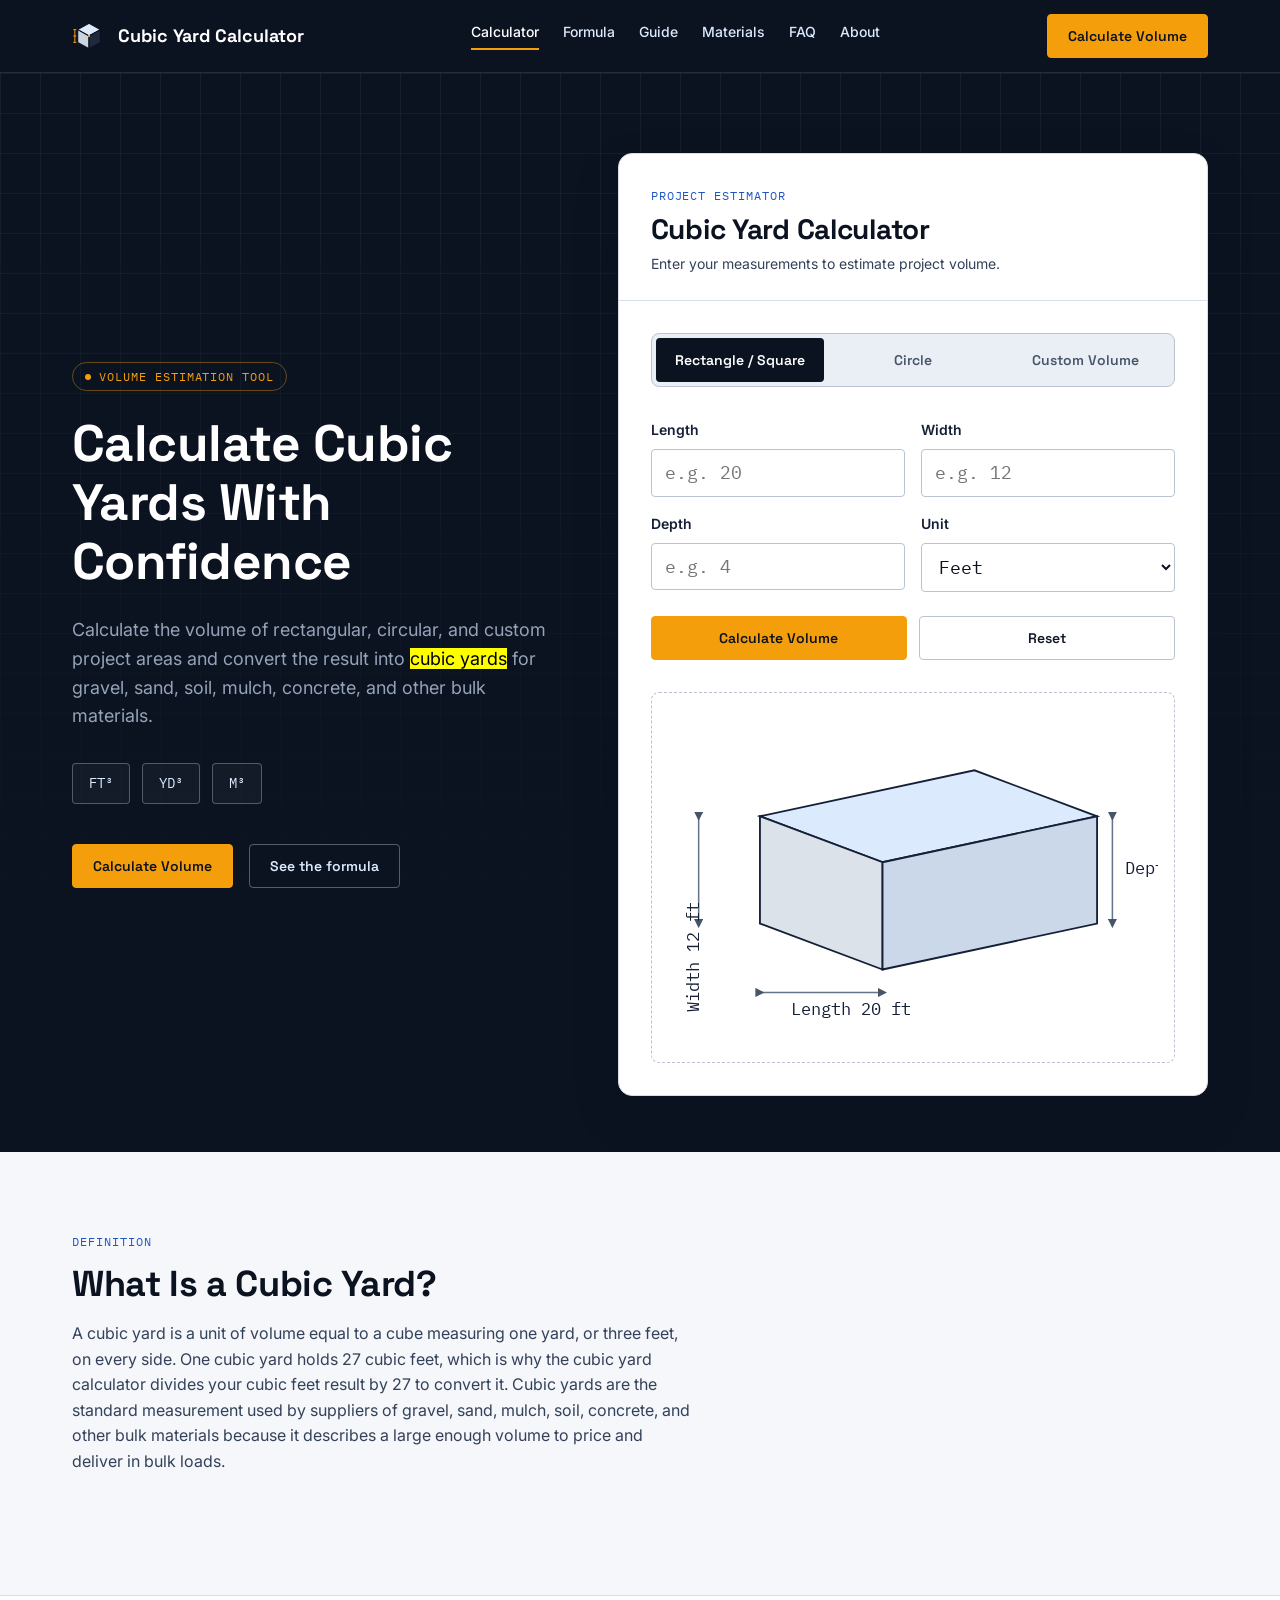
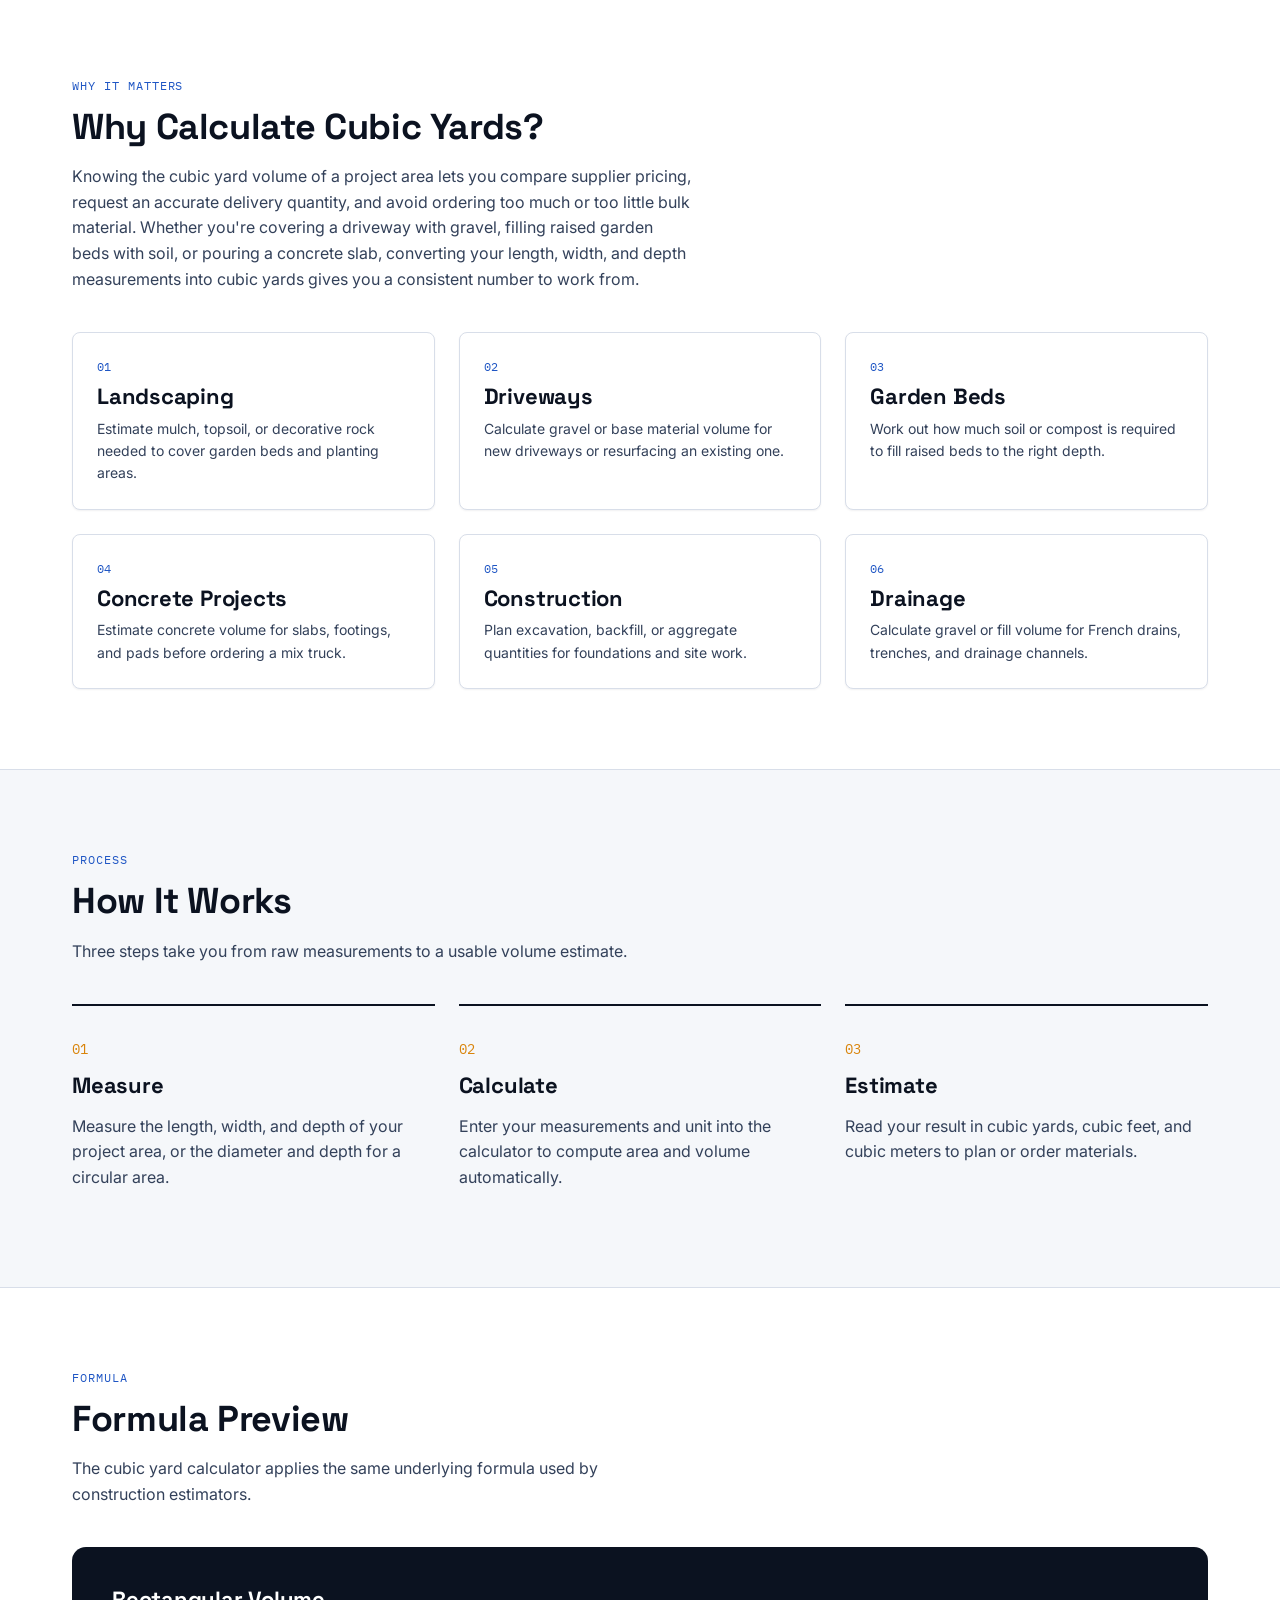
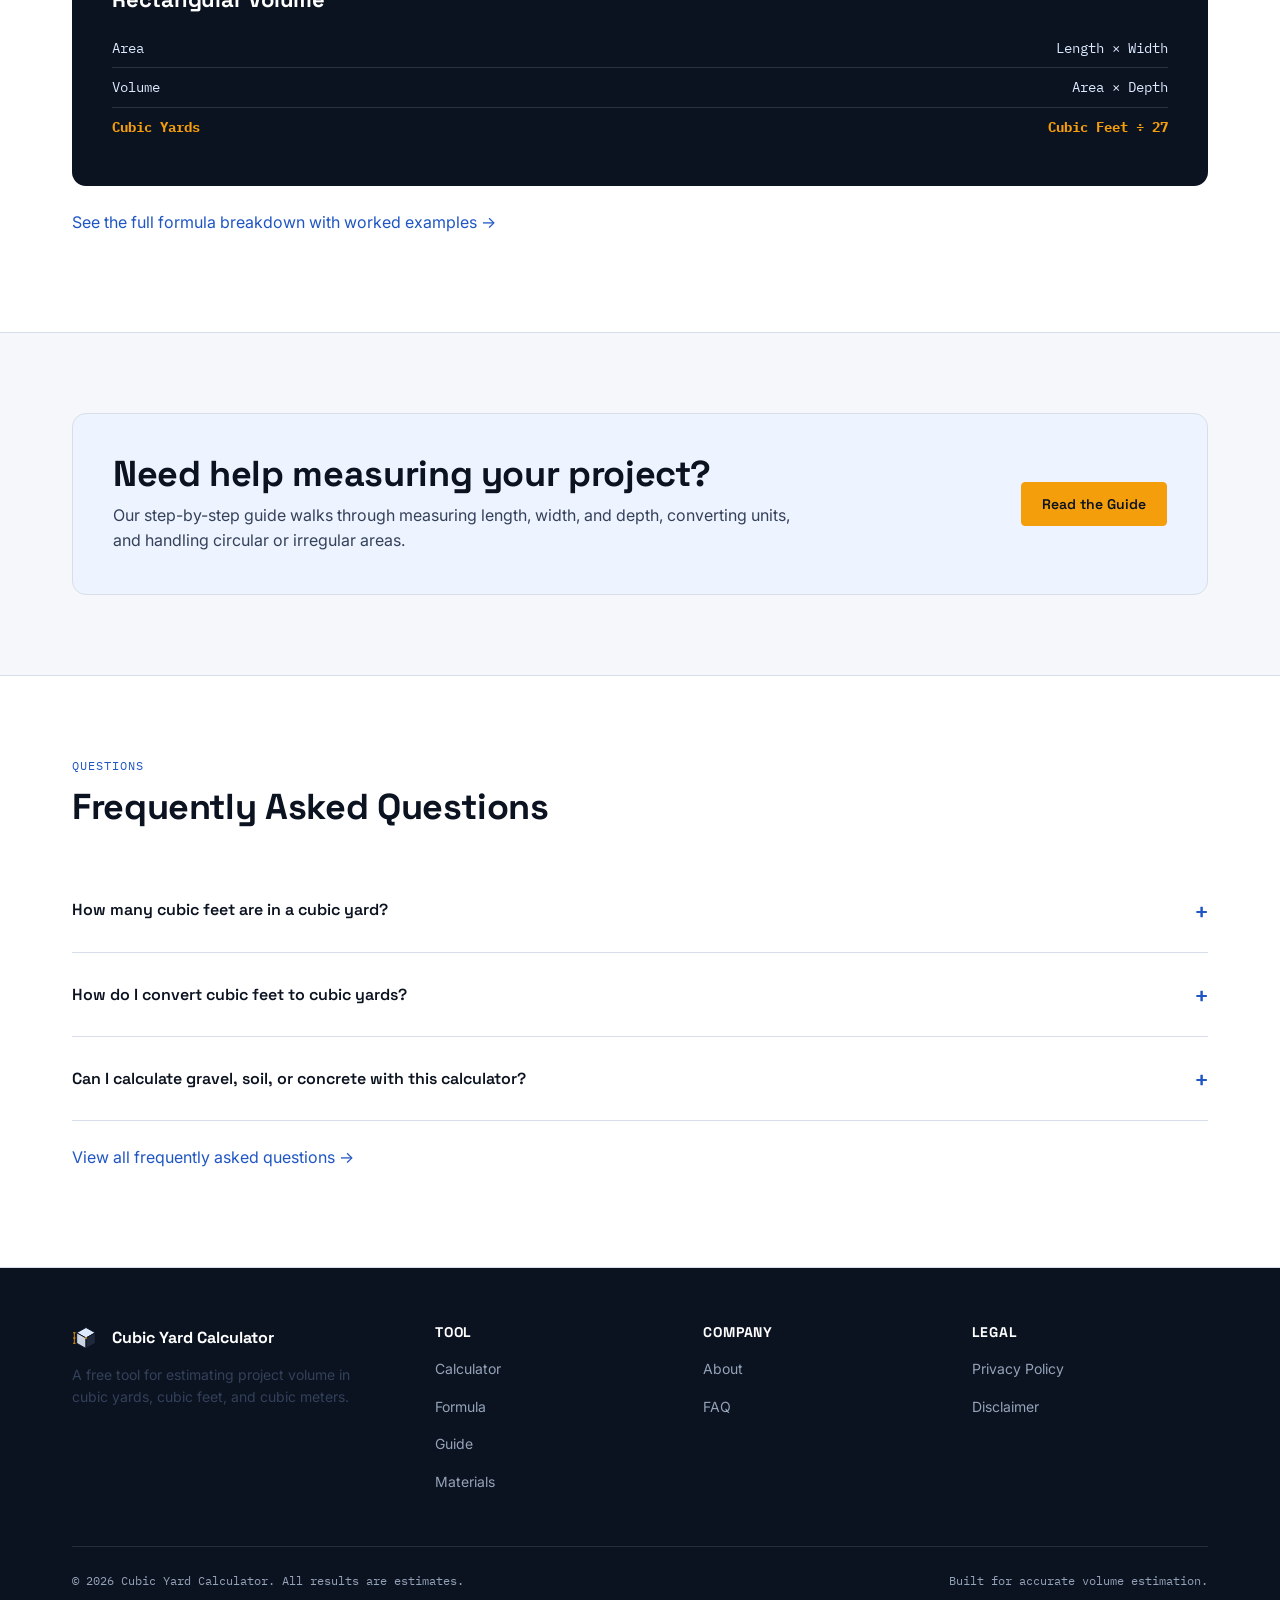
==== index.html @ 9a9c040e "Initial website commit" ====
<!DOCTYPE html>
<html lang="en">
<head>
<meta charset="UTF-8">
<meta name="viewport" content="width=device-width, initial-scale=1.0">
<title>Cubic Yard Calculator — Calculate Volume in Yards, Feet &amp; Meters</title>
<meta name="description" content="Free cubic yard calculator for gravel, sand, soil, mulch, concrete and fill. Calculate cubic yards, cubic feet and cubic meters for rectangular and circular areas.">
<meta name="robots" content="index, follow">
<link rel="canonical" href="https://YOURDOMAIN.com/">

<meta property="og:type" content="website">
<meta property="og:title" content="Cubic Yard Calculator — Calculate Volume in Yards, Feet & Meters">
<meta property="og:description" content="Free cubic yard calculator for gravel, sand, soil, mulch, concrete and fill. Calculate volume for rectangular and circular project areas.">
<meta property="og:url" content="https://YOURDOMAIN.com/">
<meta property="og:site_name" content="Cubic Yard Calculator">

<link rel="icon" type="image/svg+xml" href="assets/favicon.svg">
<link rel="icon" type="image/png" href="assets/favicon.png">
<link rel="preconnect" href="https://fonts.googleapis.com">
<link rel="preconnect" href="https://fonts.gstatic.com" crossorigin>
<link href="https://fonts.googleapis.com/css2?family=Space+Grotesk:wght@500;600;700&family=Inter:wght@400;500;600&family=IBM+Plex+Mono:wght@500&display=swap" rel="stylesheet">
<link rel="stylesheet" href="style.css">
</head>
<body>
<a class="skip-link" href="#main">Skip to content</a>

<header class="site-header">
  <div class="container">
    <a class="brand" href="index.html">
      <img class="brand-mark" src="assets/logo.svg" alt="" width="34" height="34">
      Cubic Yard Calculator
    </a>
    <nav class="primary-nav" id="primary-nav" aria-label="Primary">
      <ul>
        <li><a href="index.html#calculator" aria-current="page">Calculator</a></li>
        <li><a href="cubic-yard-formula.html">Formula</a></li>
        <li><a href="cubic-yard-guide.html">Guide</a></li>
        <li><a href="materials.html">Materials</a></li>
        <li><a href="faq.html">FAQ</a></li>
        <li><a href="about.html">About</a></li>
      </ul>
    </nav>
    <div class="header-actions">
      <a class="btn btn-primary" href="#calculator">Calculate Volume</a>
      <button class="nav-toggle" aria-expanded="false" aria-controls="primary-nav" aria-label="Toggle navigation menu">
        <span class="nav-toggle-bars"></span>
      </button>
    </div>
  </div>
</header>

<main id="main">

  <section class="hero">
    <div class="container">
      <div class="hero-copy">
        <span class="hero-label">VOLUME ESTIMATION TOOL</span>
        <h1>Calculate Cubic Yards With Confidence</h1>
        <p class="hero-sub">Calculate the volume of rectangular, circular, and custom project areas and convert the result into <mark>cubic yards</mark> for gravel, sand, soil, mulch, concrete, and other bulk materials.</p>
        <div class="hero-badges">
          <span class="unit-badge">FT&sup3;</span>
          <span class="unit-badge">YD&sup3;</span>
          <span class="unit-badge">M&sup3;</span>
        </div>
        <div class="hero-actions">
          <a class="btn btn-primary" href="#calculator">Calculate Volume</a>
          <a class="btn btn-ghost" href="cubic-yard-formula.html">See the formula</a>
        </div>
      </div>

      <div class="calc-panel" id="calculator">
        <div class="calc-card" data-calculator>
          <div class="calc-card-header">
            <span class="kicker">Project Estimator</span>
            <h2>Cubic Yard Calculator</h2>
            <p>Enter your measurements to estimate project volume.</p>
          </div>

          <div class="calc-card-body">
            <div class="shape-tabs" role="tablist" aria-label="Select area shape">
              <button type="button" class="shape-tab" role="tab" aria-selected="true" data-shape="rectangle">Rectangle / Square</button>
              <button type="button" class="shape-tab" role="tab" aria-selected="false" data-shape="circle">Circle</button>
              <button type="button" class="shape-tab" role="tab" aria-selected="false" data-shape="custom">Custom Volume</button>
            </div>

            <div class="form-alert" role="alert" data-form-alert></div>

            <form data-calc-form novalidate>

              <div data-shape-panel="rectangle">
                <fieldset class="calc-fieldset">
                  <legend class="visually-hidden">Rectangle or square measurements</legend>
                  <div class="field-grid">
                    <div class="field">
                      <label for="rect-length">Length</label>
                      <input type="number" id="rect-length" name="rect-length" min="0" step="any" inputmode="decimal" placeholder="e.g. 20" aria-describedby="rect-length-error">
                      <span class="field-error" id="rect-length-error" data-error-for="rect-length"></span>
                    </div>
                    <div class="field">
                      <label for="rect-width">Width</label>
                      <input type="number" id="rect-width" name="rect-width" min="0" step="any" inputmode="decimal" placeholder="e.g. 12" aria-describedby="rect-width-error">
                      <span class="field-error" id="rect-width-error" data-error-for="rect-width"></span>
                    </div>
                  </div>
                  <div class="field-grid">
                    <div class="field">
                      <label for="rect-depth">Depth</label>
                      <input type="number" id="rect-depth" name="rect-depth" min="0" step="any" inputmode="decimal" placeholder="e.g. 4" aria-describedby="rect-depth-error">
                      <span class="field-error" id="rect-depth-error" data-error-for="rect-depth"></span>
                    </div>
                    <div class="field">
                      <label for="rect-unit">Unit</label>
                      <select id="rect-unit" name="rect-unit">
                        <option value="ft">Feet</option>
                        <option value="in">Inches</option>
                        <option value="m">Meters</option>
                        <option value="cm">Centimeters</option>
                      </select>
                    </div>
                  </div>
                </fieldset>
              </div>

              <div data-shape-panel="circle" hidden>
                <fieldset class="calc-fieldset">
                  <legend class="visually-hidden">Circle measurements</legend>
                  <div class="field-grid">
                    <div class="field">
                      <label for="circle-diameter">Diameter</label>
                      <input type="number" id="circle-diameter" name="circle-diameter" min="0" step="any" inputmode="decimal" placeholder="e.g. 10" aria-describedby="circle-diameter-error">
                      <span class="field-error" id="circle-diameter-error" data-error-for="circle-diameter"></span>
                    </div>
                    <div class="field">
                      <label for="circle-depth">Depth</label>
                      <input type="number" id="circle-depth" name="circle-depth" min="0" step="any" inputmode="decimal" placeholder="e.g. 3" aria-describedby="circle-depth-error">
                      <span class="field-error" id="circle-depth-error" data-error-for="circle-depth"></span>
                    </div>
                  </div>
                  <div class="field-grid">
                    <div class="field">
                      <label for="circle-unit">Unit</label>
                      <select id="circle-unit" name="circle-unit">
                        <option value="ft">Feet</option>
                        <option value="in">Inches</option>
                        <option value="m">Meters</option>
                        <option value="cm">Centimeters</option>
                      </select>
                    </div>
                  </div>
                </fieldset>
              </div>

              <div data-shape-panel="custom" hidden>
                <fieldset class="calc-fieldset">
                  <legend class="visually-hidden">Custom known volume</legend>
                  <div class="field-grid">
                    <div class="field">
                      <label for="custom-volume">Known volume</label>
                      <input type="number" id="custom-volume" name="custom-volume" min="0" step="any" inputmode="decimal" placeholder="e.g. 5" aria-describedby="custom-volume-error">
                      <span class="field-error" id="custom-volume-error" data-error-for="custom-volume"></span>
                    </div>
                    <div class="field">
                      <label for="custom-unit">Volume unit</label>
                      <select id="custom-unit" name="custom-unit">
                        <option value="cuft">Cubic feet</option>
                        <option value="cuyd">Cubic yards</option>
                        <option value="cum">Cubic meters</option>
                      </select>
                    </div>
                  </div>
                </fieldset>
              </div>

              <div class="calc-actions">
                <button type="submit" class="btn btn-primary">Calculate Volume</button>
                <button type="button" class="btn btn-secondary" data-reset>Reset</button>
              </div>
            </form>

            <div class="measure-visual" data-diagram aria-hidden="false"></div>

            <div class="results-dashboard" data-results hidden>
              <div class="results-heading">
                <h3 style="margin:0;">Results</h3>
                <span>Estimated Volume</span>
              </div>
              <div class="result-grid">
                <div class="result-block">
                  <span class="result-label">Area</span>
                  <span class="result-value" data-result-area>0.00 ft&sup2;</span>
                </div>
                <div class="result-block">
                  <span class="result-label">Cubic Feet</span>
                  <span class="result-value" data-result-cuft>0.00 ft&sup3;</span>
                </div>
                <div class="result-block result-block--primary">
                  <div>
                    <span class="result-label">Cubic Yards</span>
                    <span class="result-value" data-result-cuyd>0.00 yd&sup3;</span>
                  </div>
                  <span class="result-note">Primary Result</span>
                </div>
                <div class="result-block">
                  <span class="result-label">Cubic Meters</span>
                  <span class="result-value" data-result-cum>0.00 m&sup3;</span>
                </div>
              </div>
            </div>
          </div>
        </div>
      </div>

    </div>
  </section>

  <section class="section" id="what-is">
    <div class="container">
      <div class="section-head">
        <span class="kicker">Definition</span>
        <h2>What Is a Cubic Yard?</h2>
        <p>A cubic yard is a unit of volume equal to a cube measuring one yard, or three feet, on every side. One cubic yard holds 27 cubic feet, which is why the cubic yard calculator divides your cubic feet result by 27 to convert it. Cubic yards are the standard measurement used by suppliers of gravel, sand, mulch, soil, concrete, and other bulk materials because it describes a large enough volume to price and deliver in bulk loads.</p>
      </div>
    </div>
  </section>

  <section class="section section--muted" id="why-calculate">
    <div class="container">
      <div class="section-head">
        <span class="kicker">Why It Matters</span>
        <h2>Why Calculate Cubic Yards?</h2>
        <p>Knowing the cubic yard volume of a project area lets you compare supplier pricing, request an accurate delivery quantity, and avoid ordering too much or too little bulk material. Whether you're covering a driveway with gravel, filling raised garden beds with soil, or pouring a concrete slab, converting your length, width, and depth measurements into cubic yards gives you a consistent number to work from.</p>
      </div>

      <div class="card-grid">
        <article class="info-card">
          <span class="card-index">01</span>
          <h3>Landscaping</h3>
          <p>Estimate mulch, topsoil, or decorative rock needed to cover garden beds and planting areas.</p>
        </article>
        <article class="info-card">
          <span class="card-index">02</span>
          <h3>Driveways</h3>
          <p>Calculate gravel or base material volume for new driveways or resurfacing an existing one.</p>
        </article>
        <article class="info-card">
          <span class="card-index">03</span>
          <h3>Garden Beds</h3>
          <p>Work out how much soil or compost is required to fill raised beds to the right depth.</p>
        </article>
        <article class="info-card">
          <span class="card-index">04</span>
          <h3>Concrete Projects</h3>
          <p>Estimate concrete volume for slabs, footings, and pads before ordering a mix truck.</p>
        </article>
        <article class="info-card">
          <span class="card-index">05</span>
          <h3>Construction</h3>
          <p>Plan excavation, backfill, or aggregate quantities for foundations and site work.</p>
        </article>
        <article class="info-card">
          <span class="card-index">06</span>
          <h3>Drainage</h3>
          <p>Calculate gravel or fill volume for French drains, trenches, and drainage channels.</p>
        </article>
      </div>
    </div>
  </section>

  <section class="section" id="how-it-works">
    <div class="container">
      <div class="section-head">
        <span class="kicker">Process</span>
        <h2>How It Works</h2>
        <p>Three steps take you from raw measurements to a usable volume estimate.</p>
      </div>
      <div class="steps-grid">
        <div class="step-card">
          <span class="step-number">01</span>
          <h3>Measure</h3>
          <p>Measure the length, width, and depth of your project area, or the diameter and depth for a circular area.</p>
        </div>
        <div class="step-card">
          <span class="step-number">02</span>
          <h3>Calculate</h3>
          <p>Enter your measurements and unit into the calculator to compute area and volume automatically.</p>
        </div>
        <div class="step-card">
          <span class="step-number">03</span>
          <h3>Estimate</h3>
          <p>Read your result in cubic yards, cubic feet, and cubic meters to plan or order materials.</p>
        </div>
      </div>
    </div>
  </section>

  <section class="section section--muted" id="formula-preview">
    <div class="container">
      <div class="section-head">
        <span class="kicker">Formula</span>
        <h2>Formula Preview</h2>
        <p>The cubic yard calculator applies the same underlying formula used by construction estimators.</p>
      </div>
      <div class="calc-sheet">
        <h3>Rectangular Volume</h3>
        <div class="calc-sheet-row"><span>Area</span><span>Length &times; Width</span></div>
        <div class="calc-sheet-row"><span>Volume</span><span>Area &times; Depth</span></div>
        <div class="calc-sheet-row"><span>Cubic Yards</span><span>Cubic Feet &divide; 27</span></div>
      </div>
      <p style="margin-top: var(--space-5);"><a href="cubic-yard-formula.html">See the full formula breakdown with worked examples &rarr;</a></p>
    </div>
  </section>

  <section class="section" id="guide-cta">
    <div class="container">
      <div class="cta-banner">
        <div>
          <h2>Need help measuring your project?</h2>
          <p>Our step-by-step guide walks through measuring length, width, and depth, converting units, and handling circular or irregular areas.</p>
        </div>
        <a class="btn btn-primary" href="cubic-yard-guide.html">Read the Guide</a>
      </div>
    </div>
  </section>

  <section class="section section--muted" id="faq-preview">
    <div class="container">
      <div class="section-head">
        <span class="kicker">Questions</span>
        <h2>Frequently Asked Questions</h2>
      </div>
      <div class="faq-preview-list">
        <details class="faq-item">
          <summary>How many cubic feet are in a cubic yard?</summary>
          <p>There are 27 cubic feet in one cubic yard, since a cubic yard is a cube measuring 3 feet on each side (3 &times; 3 &times; 3 = 27).</p>
        </details>
        <details class="faq-item">
          <summary>How do I convert cubic feet to cubic yards?</summary>
          <p>Divide your cubic feet value by 27 to get cubic yards. For example, 100 cubic feet &divide; 27 = 3.70 cubic yards.</p>
        </details>
        <details class="faq-item">
          <summary>Can I calculate gravel, soil, or concrete with this calculator?</summary>
          <p>Yes. The calculator works for any bulk material because it calculates volume, not weight. It applies to gravel, sand, soil, mulch, concrete, and other fill materials.</p>
        </details>
      </div>
      <p style="margin-top: var(--space-5);"><a href="faq.html">View all frequently asked questions &rarr;</a></p>
    </div>
  </section>

</main>

<footer class="site-footer">
  <div class="container">
    <div class="footer-grid">
      <div>
        <div class="footer-brand">
          <img src="assets/logo.svg" alt="" width="28" height="28">
          Cubic Yard Calculator
        </div>
        <p style="max-width: 32ch; font-size: var(--text-sm);">A free tool for estimating project volume in cubic yards, cubic feet, and cubic meters.</p>
      </div>
      <div class="footer-col">
        <h3>Tool</h3>
        <ul>
          <li><a href="index.html#calculator">Calculator</a></li>
          <li><a href="cubic-yard-formula.html">Formula</a></li>
          <li><a href="cubic-yard-guide.html">Guide</a></li>
          <li><a href="materials.html">Materials</a></li>
        </ul>
      </div>
      <div class="footer-col">
        <h3>Company</h3>
        <ul>
          <li><a href="about.html">About</a></li>
          <li><a href="faq.html">FAQ</a></li>
        </ul>
      </div>
      <div class="footer-col">
        <h3>Legal</h3>
        <ul>
          <li><a href="privacy.html">Privacy Policy</a></li>
          <li><a href="disclaimer.html">Disclaimer</a></li>
        </ul>
      </div>
    </div>
    <div class="footer-bottom">
      <span>&copy; 2026 Cubic Yard Calculator. All results are estimates.</span>
      <span>Built for accurate volume estimation.</span>
    </div>
  </div>
</footer>

<script src="script.js"></script>
</body>
</html>
---- style.css ----
/* ==========================================================================
   CUBIC YARD CALCULATOR — DESIGN SYSTEM
   Concept: Modern Construction Estimator + Blueprint Interface
   ========================================================================== */

:root {
  /* Color: technical palette, neutral base + blue accent + amber action */
  --navy-950: #0b1220;
  --navy-900: #101827;
  --navy-800: #152037;
  --slate-700: #33415a;
  --slate-600: #475569;
  --slate-500: #64748b;
  --slate-400: #94a3b8;
  --slate-200: #dbe2ea;
  --slate-100: #eaeff5;
  --paper: #f5f7fa;
  --white: #ffffff;
  --blue-600: #2f6fed;
  --blue-700: #1f56c4;
  --blue-100: #dceafe;
  --blue-050: #eef4ff;
  --amber-500: #f59e0b;
  --amber-600: #d9840a;
  --line: #d8dee9;
  --line-strong: #b9c3d2;
  --success: #1a8f5e;
  --error: #c02b2b;

  /* Typography */
  --font-display: "Space Grotesk", "Segoe UI", Arial, sans-serif;
  --font-body: "Inter", "Segoe UI", Arial, sans-serif;
  --font-mono: "IBM Plex Mono", "Courier New", monospace;

  /* Type scale */
  --text-xs: 0.75rem;
  --text-sm: 0.875rem;
  --text-base: 1rem;
  --text-md: 1.125rem;
  --text-lg: 1.375rem;
  --text-xl: 1.75rem;
  --text-2xl: 2.25rem;
  --text-3xl: 3rem;

  /* Spacing */
  --space-1: 0.25rem;
  --space-2: 0.5rem;
  --space-3: 0.75rem;
  --space-4: 1rem;
  --space-5: 1.5rem;
  --space-6: 2rem;
  --space-7: 2.5rem;
  --space-8: 3.5rem;
  --space-9: 5rem;

  /* Borders / radii */
  --radius-sm: 4px;
  --radius-md: 8px;
  --radius-lg: 14px;
  --border: 1px solid var(--line);
  --border-strong: 1px solid var(--line-strong);

  /* Shadows */
  --shadow-sm: 0 1px 2px rgba(11, 18, 32, 0.06);
  --shadow-md: 0 8px 24px rgba(11, 18, 32, 0.10);
  --shadow-lg: 0 20px 48px rgba(11, 18, 32, 0.16);

  /* Layout */
  --max-width: 1200px;
  --header-height: 72px;
}

/* ==========================================================================
   RESET
   ========================================================================== */

*,
*::before,
*::after {
  box-sizing: border-box;
}

html {
  scroll-behavior: smooth;
}

@media (prefers-reduced-motion: reduce) {
  html {
    scroll-behavior: auto;
  }
  *,
  *::before,
  *::after {
    animation-duration: 0.001ms !important;
    animation-iteration-count: 1 !important;
    transition-duration: 0.001ms !important;
  }
}

body {
  margin: 0;
  font-family: var(--font-body);
  font-size: var(--text-base);
  line-height: 1.6;
  color: var(--navy-900);
  background: var(--paper);
  -webkit-font-smoothing: antialiased;
}

img,
svg {
  max-width: 100%;
  display: block;
}

a {
  color: var(--blue-700);
  text-decoration: none;
}

a:hover {
  text-decoration: underline;
}

h1,
h2,
h3,
h4 {
  font-family: var(--font-display);
  color: var(--navy-950);
  line-height: 1.15;
  margin: 0 0 var(--space-4);
  letter-spacing: -0.01em;
}

h1 {
  font-size: var(--text-3xl);
}

h2 {
  font-size: var(--text-2xl);
}

h3 {
  font-size: var(--text-lg);
}

p {
  margin: 0 0 var(--space-4);
  color: var(--slate-700);
  max-width: 68ch;
}

ul,
ol {
  color: var(--slate-700);
  padding-left: 1.25rem;
}

li {
  margin-bottom: var(--space-2);
}

button {
  font-family: inherit;
}

:focus-visible {
  outline: 2px solid var(--amber-500);
  outline-offset: 2px;
}

.container {
  max-width: var(--max-width);
  margin: 0 auto;
  padding: 0 var(--space-6);
}

.visually-hidden {
  position: absolute;
  width: 1px;
  height: 1px;
  padding: 0;
  margin: -1px;
  overflow: hidden;
  clip: rect(0, 0, 0, 0);
  white-space: nowrap;
  border: 0;
}

.skip-link {
  position: absolute;
  left: -9999px;
  top: 0;
  background: var(--navy-950);
  color: var(--white);
  padding: var(--space-3) var(--space-4);
  z-index: 200;
  border-radius: 0 0 var(--radius-sm) 0;
}

.skip-link:focus {
  left: 0;
}

/* ==========================================================================
   BLUEPRINT GRID BACKGROUNDS (pure CSS)
   ========================================================================== */

.grid-field {
  position: relative;
  background-image:
    linear-gradient(var(--line) 1px, transparent 1px),
    linear-gradient(90deg, var(--line) 1px, transparent 1px);
  background-size: 32px 32px;
}

.grid-field--dark {
  background-image:
    linear-gradient(rgba(220, 234, 254, 0.08) 1px, transparent 1px),
    linear-gradient(90deg, rgba(220, 234, 254, 0.08) 1px, transparent 1px);
}

/* ==========================================================================
   BUTTONS
   ========================================================================== */

.btn {
  display: inline-flex;
  align-items: center;
  justify-content: center;
  gap: var(--space-2);
  font-family: var(--font-display);
  font-weight: 600;
  font-size: var(--text-sm);
  padding: 0.75rem 1.25rem;
  border-radius: var(--radius-sm);
  border: 1px solid transparent;
  cursor: pointer;
  transition: transform 0.12s ease, background-color 0.12s ease, border-color 0.12s ease;
  line-height: 1;
  min-height: 44px;
}

.btn:active {
  transform: translateY(1px);
}

.btn-primary {
  background: var(--amber-500);
  color: var(--navy-950);
  border-color: var(--amber-500);
}

.btn-primary:hover {
  background: var(--amber-600);
  border-color: var(--amber-600);
  text-decoration: none;
}

.btn-secondary {
  background: transparent;
  color: var(--navy-900);
  border-color: var(--line-strong);
}

.btn-secondary:hover {
  background: var(--slate-100);
  text-decoration: none;
}

.btn-ghost {
  background: transparent;
  color: var(--blue-100);
  border-color: rgba(220, 234, 254, 0.35);
}

.btn-ghost:hover {
  background: rgba(220, 234, 254, 0.08);
  text-decoration: none;
}

.btn-block {
  width: 100%;
}

/* ==========================================================================
   HEADER
   ========================================================================== */

.site-header {
  position: sticky;
  top: 0;
  z-index: 100;
  background: var(--navy-950);
  border-bottom: 1px solid rgba(220, 234, 254, 0.12);
}

.site-header .container {
  display: flex;
  align-items: center;
  justify-content: space-between;
  height: var(--header-height);
  gap: var(--space-5);
}

.brand {
  display: flex;
  align-items: center;
  gap: var(--space-3);
  color: var(--white);
  font-family: var(--font-display);
  font-weight: 700;
  font-size: var(--text-md);
  white-space: nowrap;
}

.brand:hover {
  text-decoration: none;
}

.brand-mark {
  width: 34px;
  height: 34px;
  flex-shrink: 0;
}

.primary-nav {
  display: flex;
  align-items: center;
  gap: var(--space-6);
}

.primary-nav ul {
  display: flex;
  gap: var(--space-5);
  list-style: none;
  padding: 0;
  margin: 0;
}

.primary-nav a {
  color: var(--blue-100);
  font-size: var(--text-sm);
  font-weight: 500;
  padding: var(--space-2) 0;
  border-bottom: 2px solid transparent;
}

.primary-nav a:hover,
.primary-nav a[aria-current="page"] {
  color: var(--white);
  border-bottom-color: var(--amber-500);
  text-decoration: none;
}

.header-actions {
  display: flex;
  align-items: center;
  gap: var(--space-4);
}

.nav-toggle {
  display: none;
  background: transparent;
  border: 1px solid rgba(220, 234, 254, 0.3);
  border-radius: var(--radius-sm);
  width: 44px;
  height: 44px;
  align-items: center;
  justify-content: center;
  cursor: pointer;
}

.nav-toggle-bars,
.nav-toggle-bars::before,
.nav-toggle-bars::after {
  content: "";
  display: block;
  width: 20px;
  height: 2px;
  background: var(--white);
  position: relative;
  transition: transform 0.2s ease, opacity 0.2s ease;
}

.nav-toggle-bars::before {
  position: absolute;
  top: -6px;
}

.nav-toggle-bars::after {
  position: absolute;
  top: 6px;
}

.nav-toggle[aria-expanded="true"] .nav-toggle-bars {
  background: transparent;
}

.nav-toggle[aria-expanded="true"] .nav-toggle-bars::before {
  transform: translateY(6px) rotate(45deg);
}

.nav-toggle[aria-expanded="true"] .nav-toggle-bars::after {
  transform: translateY(-6px) rotate(-45deg);
}

/* ==========================================================================
   HERO
   ========================================================================== */

.hero {
  background: var(--navy-950);
  color: var(--white);
  position: relative;
  overflow: hidden;
  padding: var(--space-9) 0 var(--space-8);
}

.hero::before {
  content: "";
  position: absolute;
  inset: 0;
  background-image:
    linear-gradient(rgba(220, 234, 254, 0.06) 1px, transparent 1px),
    linear-gradient(90deg, rgba(220, 234, 254, 0.06) 1px, transparent 1px);
  background-size: 40px 40px;
  mask-image: linear-gradient(to bottom, black, transparent 85%);
  pointer-events: none;
}

.hero .container {
  position: relative;
  display: grid;
  grid-template-columns: 1.05fr 1fr;
  gap: var(--space-8);
  align-items: center;
}

.hero-label {
  display: inline-flex;
  align-items: center;
  gap: var(--space-2);
  font-family: var(--font-mono);
  font-size: var(--text-xs);
  letter-spacing: 0.08em;
  color: var(--amber-500);
  border: 1px solid rgba(245, 158, 11, 0.4);
  padding: var(--space-1) var(--space-3);
  border-radius: 999px;
  margin-bottom: var(--space-5);
}

.hero-label::before {
  content: "";
  width: 6px;
  height: 6px;
  border-radius: 50%;
  background: var(--amber-500);
}

.hero h1 {
  color: var(--white);
  font-size: clamp(2.25rem, 4vw, 3.25rem);
  margin-bottom: var(--space-5);
}

.hero h1 mark {
  background: none;
  color: var(--blue-100);
  text-decoration: underline;
  text-decoration-color: var(--amber-500);
  text-decoration-thickness: 3px;
  text-underline-offset: 6px;
}

.hero-sub {
  color: var(--slate-400);
  font-size: var(--text-md);
  max-width: 46ch;
  margin-bottom: var(--space-6);
}

.hero-badges {
  display: flex;
  gap: var(--space-3);
  flex-wrap: wrap;
  margin-bottom: var(--space-7);
}

.unit-badge {
  font-family: var(--font-mono);
  font-size: var(--text-sm);
  border: 1px solid rgba(220, 234, 254, 0.3);
  color: var(--blue-100);
  padding: var(--space-2) var(--space-4);
  border-radius: var(--radius-sm);
  background: rgba(220, 234, 254, 0.04);
}

.hero-actions {
  display: flex;
  gap: var(--space-4);
  flex-wrap: wrap;
}

/* ==========================================================================
   CALCULATOR CARD
   ========================================================================== */

.calc-panel {
  position: relative;
}

.calc-card {
  background: var(--white);
  border-radius: var(--radius-lg);
  box-shadow: var(--shadow-lg);
  border: 1px solid var(--line);
  overflow: hidden;
  color: var(--navy-900);
}

.calc-card-header {
  padding: var(--space-6) var(--space-6) var(--space-5);
  border-bottom: var(--border);
}

.calc-card-header .kicker {
  font-family: var(--font-mono);
  font-size: var(--text-xs);
  letter-spacing: 0.08em;
  color: var(--blue-700);
  text-transform: uppercase;
  display: block;
  margin-bottom: var(--space-2);
}

.calc-card-header h2 {
  font-size: var(--text-xl);
  margin-bottom: var(--space-2);
}

.calc-card-header p {
  margin-bottom: 0;
  font-size: var(--text-sm);
}

.calc-card-body {
  padding: var(--space-6);
}

/* Shape tabs (segmented control) */
.shape-tabs {
  display: flex;
  border: 1px solid var(--line-strong);
  border-radius: var(--radius-md);
  padding: 4px;
  gap: 4px;
  background: var(--slate-100);
  margin-bottom: var(--space-6);
}

.shape-tab {
  flex: 1;
  background: transparent;
  border: none;
  border-radius: var(--radius-sm);
  padding: var(--space-3) var(--space-2);
  font-family: var(--font-display);
  font-weight: 600;
  font-size: var(--text-sm);
  color: var(--slate-600);
  cursor: pointer;
  min-height: 44px;
}

.shape-tab[aria-selected="true"] {
  background: var(--navy-950);
  color: var(--white);
}

.calc-fieldset {
  border: none;
  margin: 0;
  padding: 0;
}

.calc-fieldset legend {
  padding: 0;
}

.field-grid {
  display: grid;
  grid-template-columns: repeat(2, 1fr);
  gap: var(--space-4);
  margin-bottom: var(--space-4);
}

.field {
  display: flex;
  flex-direction: column;
  gap: var(--space-2);
}

.field label {
  font-size: var(--text-sm);
  font-weight: 600;
  color: var(--navy-800);
}

.field .hint {
  font-size: var(--text-xs);
  color: var(--slate-500);
}

.field input[type="number"],
.field select {
  border: 1px solid var(--line-strong);
  border-radius: var(--radius-sm);
  padding: 0.7rem 0.85rem;
  font-size: var(--text-md);
  font-family: var(--font-mono);
  background: var(--white);
  color: var(--navy-950);
  min-height: 44px;
}

.field input[type="number"]:focus,
.field select:focus {
  border-color: var(--blue-600);
}

.field input[aria-invalid="true"] {
  border-color: var(--error);
}

.field-error {
  font-size: var(--text-xs);
  color: var(--error);
  display: none;
}

.field-error.is-visible {
  display: block;
}

.unit-row {
  margin-bottom: var(--space-5);
}

.calc-actions {
  display: flex;
  gap: var(--space-3);
  margin-top: var(--space-2);
}

.calc-actions .btn {
  flex: 1;
}

.form-alert {
  display: none;
  border: 1px solid var(--error);
  background: #fdecec;
  color: var(--error);
  border-radius: var(--radius-sm);
  padding: var(--space-3) var(--space-4);
  font-size: var(--text-sm);
  margin-bottom: var(--space-4);
}

.form-alert.is-visible {
  display: block;
}

/* Results dashboard */
.results-dashboard {
  border-top: var(--border);
  background: var(--slate-100);
  padding: var(--space-6);
}

.results-heading {
  display: flex;
  justify-content: space-between;
  align-items: baseline;
  margin-bottom: var(--space-4);
}

.results-heading span {
  font-family: var(--font-mono);
  font-size: var(--text-xs);
  letter-spacing: 0.06em;
  color: var(--slate-500);
  text-transform: uppercase;
}

.result-grid {
  display: grid;
  grid-template-columns: repeat(2, 1fr);
  gap: var(--space-3);
}

.result-block {
  background: var(--white);
  border: 1px solid var(--line);
  border-radius: var(--radius-md);
  padding: var(--space-4);
}

.result-block .result-label {
  font-family: var(--font-mono);
  font-size: var(--text-xs);
  letter-spacing: 0.05em;
  color: var(--slate-500);
  text-transform: uppercase;
  display: block;
  margin-bottom: var(--space-2);
}

.result-block .result-value {
  font-family: var(--font-display);
  font-size: var(--text-lg);
  font-weight: 700;
  color: var(--navy-950);
}

.result-block--primary {
  grid-column: 1 / -1;
  background: var(--navy-950);
  border-color: var(--navy-950);
  display: flex;
  align-items: center;
  justify-content: space-between;
  flex-wrap: wrap;
  gap: var(--space-3);
}

.result-block--primary .result-label {
  color: var(--blue-100);
}

.result-block--primary .result-value {
  color: var(--white);
  font-size: var(--text-2xl);
}

.result-block--primary .result-note {
  font-family: var(--font-mono);
  font-size: var(--text-xs);
  color: var(--amber-500);
}

/* ==========================================================================
   MEASUREMENT VISUAL (SVG diagram)
   ========================================================================== */

.measure-visual {
  margin-top: var(--space-6);
  border: 1px dashed var(--line-strong);
  border-radius: var(--radius-md);
  padding: var(--space-4);
  background: var(--white);
}

.measure-visual svg {
  width: 100%;
  height: auto;
}

.measure-visual .dim-line {
  stroke: var(--slate-500);
  stroke-width: 1;
}

.measure-visual .dim-text {
  font-family: var(--font-mono);
  font-size: 11px;
  fill: var(--navy-800);
}

.measure-visual .volume-face-top {
  fill: var(--blue-100);
  stroke: var(--navy-800);
  stroke-width: 1.2;
}

.measure-visual .volume-face-left {
  fill: var(--slate-200);
  stroke: var(--navy-800);
  stroke-width: 1.2;
}

.measure-visual .volume-face-right {
  fill: #cbd8ea;
  stroke: var(--navy-800);
  stroke-width: 1.2;
}

/* ==========================================================================
   GENERIC SECTIONS
   ========================================================================== */

.section {
  padding: var(--space-9) 0;
}

.section--muted {
  background: var(--white);
  border-top: var(--border);
  border-bottom: var(--border);
}

.section-head {
  max-width: 62ch;
  margin-bottom: var(--space-7);
}

.section-head .kicker {
  font-family: var(--font-mono);
  font-size: var(--text-xs);
  letter-spacing: 0.08em;
  text-transform: uppercase;
  color: var(--blue-700);
  display: block;
  margin-bottom: var(--space-3);
}

/* Card grid (common projects, materials) */
.card-grid {
  display: grid;
  grid-template-columns: repeat(3, 1fr);
  gap: var(--space-5);
}

.info-card {
  background: var(--white);
  border: var(--border);
  border-radius: var(--radius-md);
  padding: var(--space-5);
  box-shadow: var(--shadow-sm);
}

.info-card .card-index {
  font-family: var(--font-mono);
  font-size: var(--text-xs);
  color: var(--blue-700);
  display: block;
  margin-bottom: var(--space-2);
}

.info-card h3 {
  margin-bottom: var(--space-2);
}

.info-card p {
  margin-bottom: 0;
  font-size: var(--text-sm);
}

/* Steps (how it works) */
.steps-grid {
  display: grid;
  grid-template-columns: repeat(3, 1fr);
  gap: var(--space-5);
}

.step-card {
  position: relative;
  padding-top: var(--space-6);
  border-top: 2px solid var(--navy-950);
}

.step-number {
  font-family: var(--font-mono);
  font-size: var(--text-sm);
  color: var(--amber-600);
  display: block;
  margin-bottom: var(--space-3);
}

/* Formula preview / calc sheet */
.calc-sheet {
  background: var(--navy-950);
  color: var(--blue-100);
  border-radius: var(--radius-lg);
  padding: var(--space-7);
  font-family: var(--font-mono);
}

.calc-sheet h3 {
  color: var(--white);
  font-family: var(--font-display);
}

.calc-sheet-row {
  display: flex;
  justify-content: space-between;
  gap: var(--space-4);
  padding: var(--space-2) 0;
  border-bottom: 1px solid rgba(220, 234, 254, 0.15);
  font-size: var(--text-sm);
}

.calc-sheet-row:last-child {
  border-bottom: none;
  font-weight: 700;
  color: var(--amber-500);
}

.formula-card {
  background: var(--white);
  border: var(--border);
  border-radius: var(--radius-md);
  padding: var(--space-6);
  margin-bottom: var(--space-5);
}

.formula-expression {
  font-family: var(--font-mono);
  font-size: var(--text-md);
  background: var(--slate-100);
  border: 1px dashed var(--line-strong);
  border-radius: var(--radius-sm);
  padding: var(--space-3) var(--space-4);
  display: inline-block;
  margin: var(--space-3) 0;
  color: var(--navy-950);
}

.example-sheet {
  background: var(--white);
  border: var(--border);
  border-left: 4px solid var(--amber-500);
  border-radius: var(--radius-sm);
  padding: var(--space-5);
  margin-bottom: var(--space-5);
}

.example-sheet ol {
  margin: 0;
  padding-left: 1.1rem;
}

.example-sheet li {
  font-family: var(--font-mono);
  font-size: var(--text-sm);
  margin-bottom: var(--space-2);
}

/* Numbered guide list */
.guide-list {
  list-style: none;
  padding: 0;
  counter-reset: guide-counter;
}

.guide-list li {
  counter-increment: guide-counter;
  position: relative;
  padding: var(--space-5) 0 var(--space-5) 3rem;
  border-bottom: var(--border);
}

.guide-list li:last-child {
  border-bottom: none;
}

.guide-list li::before {
  content: counter(guide-counter, decimal-leading-zero);
  position: absolute;
  left: 0;
  top: var(--space-5);
  font-family: var(--font-mono);
  font-weight: 700;
  color: var(--blue-700);
  font-size: var(--text-sm);
}

.guide-list h3 {
  margin-bottom: var(--space-2);
}

/* FAQ */
.faq-list {
  border-top: var(--border);
}

.faq-item {
  border-bottom: var(--border);
}

.faq-item summary {
  cursor: pointer;
  font-family: var(--font-display);
  font-weight: 600;
  font-size: var(--text-md);
  padding: var(--space-5) 0;
  list-style: none;
  display: flex;
  justify-content: space-between;
  align-items: center;
  gap: var(--space-4);
  color: var(--navy-950);
}

.faq-item summary::-webkit-details-marker {
  display: none;
}

.faq-item summary::after {
  content: "+";
  font-family: var(--font-mono);
  font-size: var(--text-lg);
  color: var(--blue-700);
  flex-shrink: 0;
}

.faq-item[open] summary::after {
  content: "\2212";
}

.faq-item p {
  padding-bottom: var(--space-5);
  font-size: var(--text-sm);
}

.faq-preview-list .faq-item summary {
  font-size: var(--text-base);
}

/* CTA banner */
.cta-banner {
  background: var(--blue-050);
  border: var(--border);
  border-radius: var(--radius-lg);
  padding: var(--space-7);
  display: flex;
  align-items: center;
  justify-content: space-between;
  gap: var(--space-6);
  flex-wrap: wrap;
}

.cta-banner h2 {
  margin-bottom: var(--space-2);
}

.cta-banner p {
  margin-bottom: 0;
}

/* Content pages (about, privacy, disclaimer, materials) */
.page-hero {
  background: var(--navy-950);
  color: var(--white);
  padding: var(--space-8) 0;
  position: relative;
  overflow: hidden;
}

.page-hero::before {
  content: "";
  position: absolute;
  inset: 0;
  background-image:
    linear-gradient(rgba(220, 234, 254, 0.06) 1px, transparent 1px),
    linear-gradient(90deg, rgba(220, 234, 254, 0.06) 1px, transparent 1px);
  background-size: 40px 40px;
  mask-image: linear-gradient(to bottom, black, transparent 90%);
}

.page-hero .container {
  position: relative;
}

.page-hero .kicker {
  font-family: var(--font-mono);
  font-size: var(--text-xs);
  letter-spacing: 0.08em;
  text-transform: uppercase;
  color: var(--amber-500);
  display: block;
  margin-bottom: var(--space-3);
}

.page-hero h1 {
  color: var(--white);
  margin-bottom: var(--space-3);
}

.page-hero p {
  color: var(--slate-400);
  max-width: 60ch;
  margin-bottom: 0;
}

.prose-section {
  padding: var(--space-8) 0;
}

.prose-section .container {
  max-width: 820px;
}

.prose-section h2 {
  margin-top: var(--space-8);
}

.prose-section h2:first-child {
  margin-top: 0;
}

.callout {
  background: var(--slate-100);
  border-left: 4px solid var(--blue-600);
  border-radius: var(--radius-sm);
  padding: var(--space-5);
  margin: var(--space-5) 0;
}

.callout--warning {
  border-left-color: var(--amber-500);
  background: #fff7ea;
}

.breadcrumb {
  font-family: var(--font-mono);
  font-size: var(--text-xs);
  color: var(--slate-400);
  margin-bottom: var(--space-3);
}

.breadcrumb a {
  color: var(--blue-100);
}

/* ==========================================================================
   FOOTER
   ========================================================================== */

.site-footer {
  background: var(--navy-950);
  color: var(--slate-400);
  padding: var(--space-8) 0 var(--space-6);
}

.footer-grid {
  display: grid;
  grid-template-columns: 1.4fr repeat(3, 1fr);
  gap: var(--space-6);
  margin-bottom: var(--space-7);
}

.footer-brand {
  display: flex;
  align-items: center;
  gap: var(--space-3);
  color: var(--white);
  font-family: var(--font-display);
  font-weight: 700;
  margin-bottom: var(--space-3);
}

.footer-brand svg {
  width: 28px;
  height: 28px;
}

.footer-col h3 {
  color: var(--white);
  font-size: var(--text-sm);
  text-transform: uppercase;
  letter-spacing: 0.06em;
  margin-bottom: var(--space-4);
}

.footer-col ul {
  list-style: none;
  padding: 0;
  margin: 0;
}

.footer-col li {
  margin-bottom: var(--space-3);
}

.footer-col a {
  color: var(--slate-400);
  font-size: var(--text-sm);
}

.footer-col a:hover {
  color: var(--white);
}

.footer-bottom {
  border-top: 1px solid rgba(220, 234, 254, 0.12);
  padding-top: var(--space-5);
  display: flex;
  justify-content: space-between;
  flex-wrap: wrap;
  gap: var(--space-3);
  font-size: var(--text-xs);
  font-family: var(--font-mono);
}

/* ==========================================================================
   RESPONSIVE
   ========================================================================== */

@media (max-width: 1024px) {
  .card-grid,
  .steps-grid {
    grid-template-columns: repeat(2, 1fr);
  }

  .footer-grid {
    grid-template-columns: 1fr 1fr;
  }
}

@media (max-width: 900px) {
  .hero .container {
    grid-template-columns: 1fr;
  }

  .primary-nav {
    position: fixed;
    inset: var(--header-height) 0 0 0;
    background: var(--navy-950);
    transform: translateX(100%);
    transition: transform 0.25s ease;
    flex-direction: column;
    align-items: stretch;
    padding: var(--space-6);
    overflow-y: auto;
  }

  .primary-nav.is-open {
    transform: translateX(0);
  }

  .primary-nav ul {
    flex-direction: column;
    gap: var(--space-2);
  }

  .primary-nav a {
    display: block;
    padding: var(--space-4) var(--space-2);
    border-bottom: 1px solid rgba(220, 234, 254, 0.1);
  }

  .header-actions .btn-primary {
    display: none;
  }

  .nav-toggle {
    display: inline-flex;
  }
}

@media (max-width: 768px) {
  :root {
    --space-9: 3rem;
    --space-8: 2.25rem;
  }

  .container {
    padding: 0 var(--space-4);
  }

  h1 {
    font-size: var(--text-2xl);
  }

  .card-grid,
  .steps-grid,
  .result-grid {
    grid-template-columns: 1fr;
  }

  .field-grid {
    grid-template-columns: 1fr;
  }

  .footer-grid {
    grid-template-columns: 1fr;
  }

  .cta-banner {
    flex-direction: column;
    align-items: flex-start;
  }

  .calc-actions {
    flex-direction: column;
  }
}

@media (max-width: 425px) {
  .hero-badges {
    gap: var(--space-2);
  }

  .unit-badge {
    padding: var(--space-2) var(--space-3);
    font-size: var(--text-xs);
  }
}
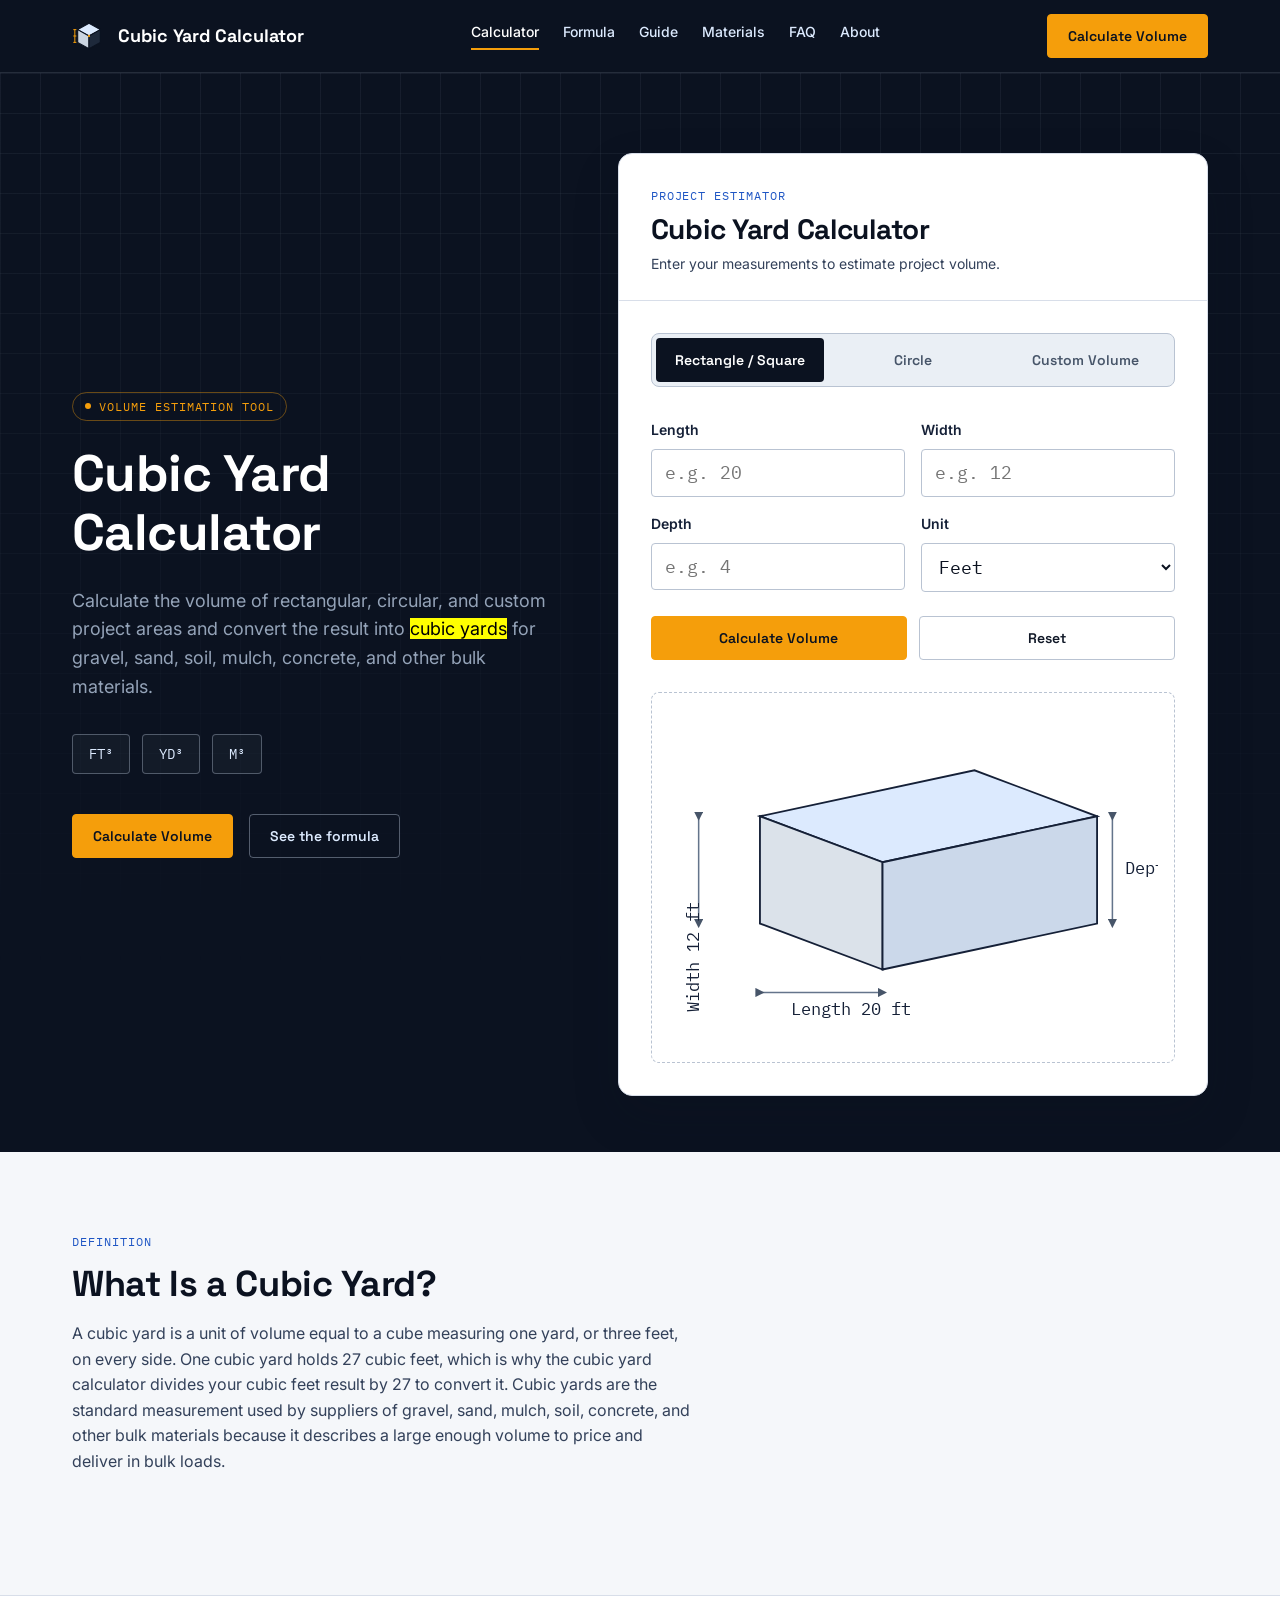
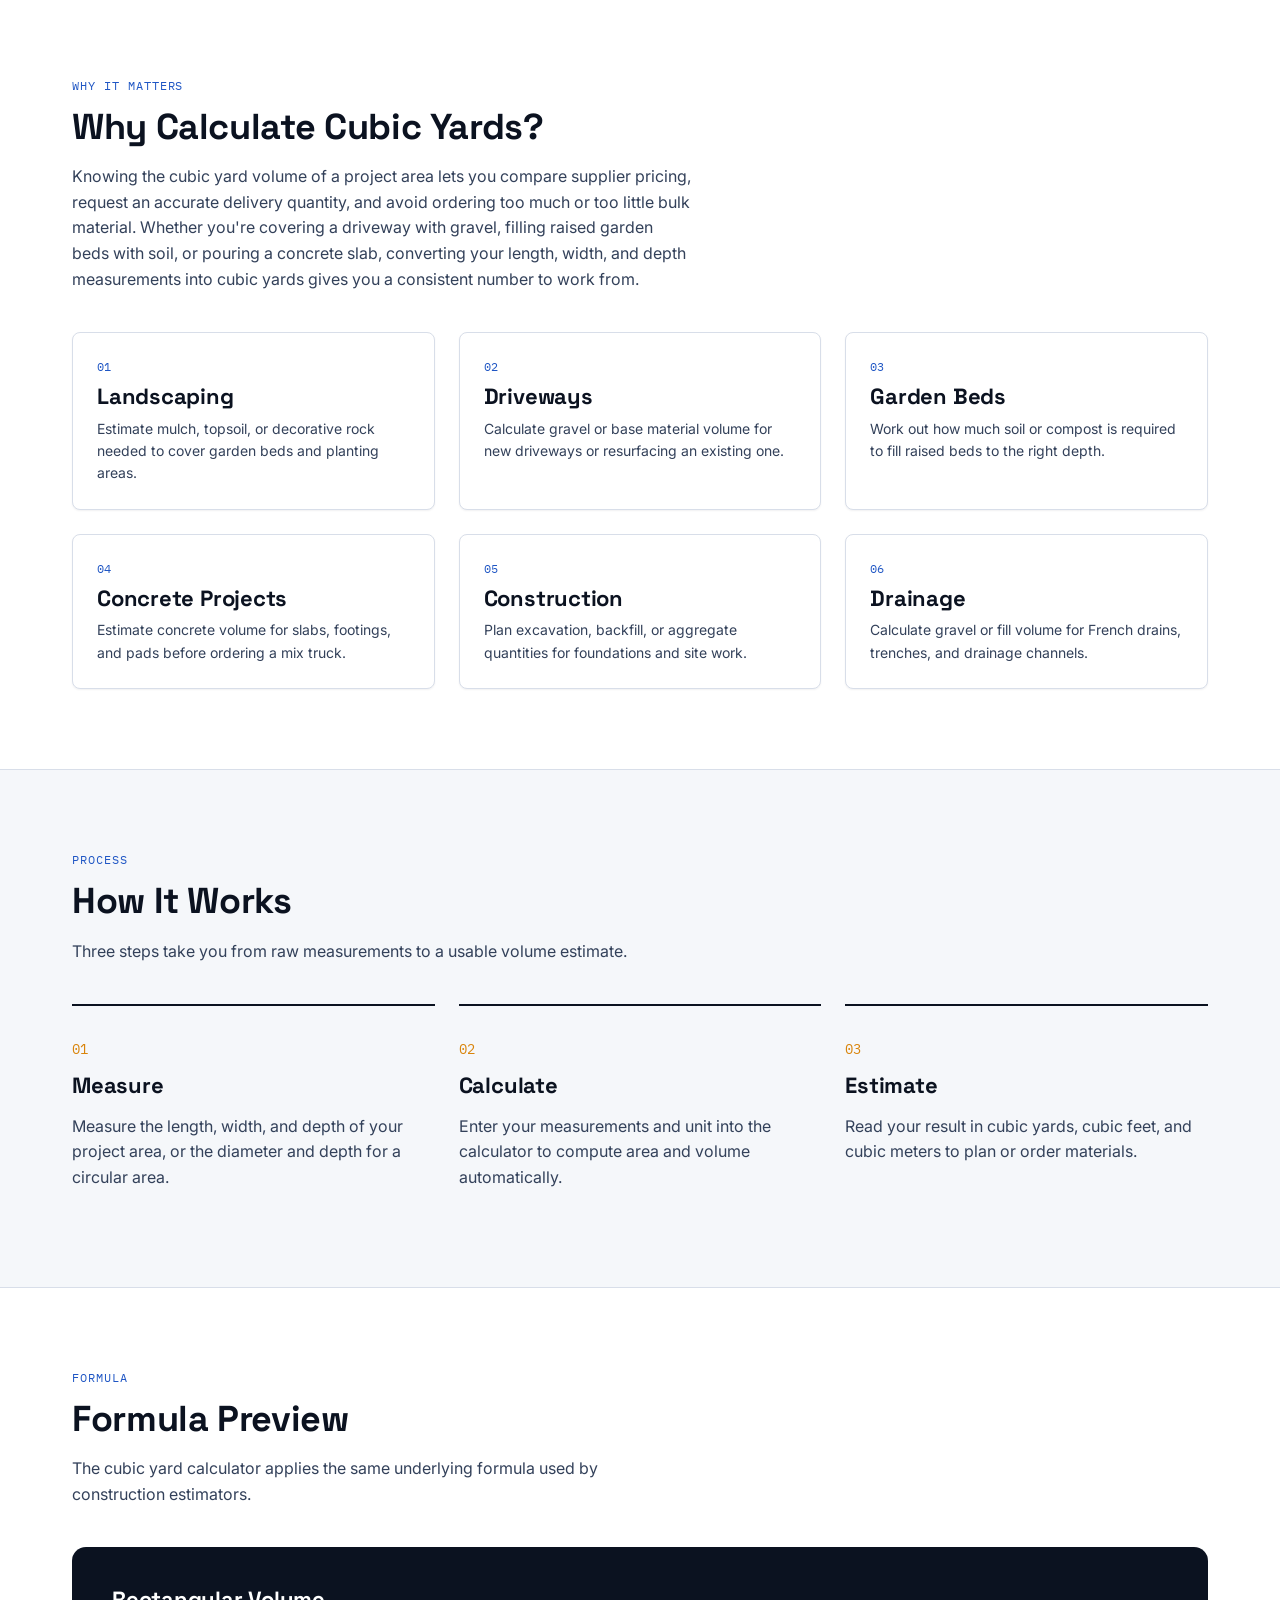
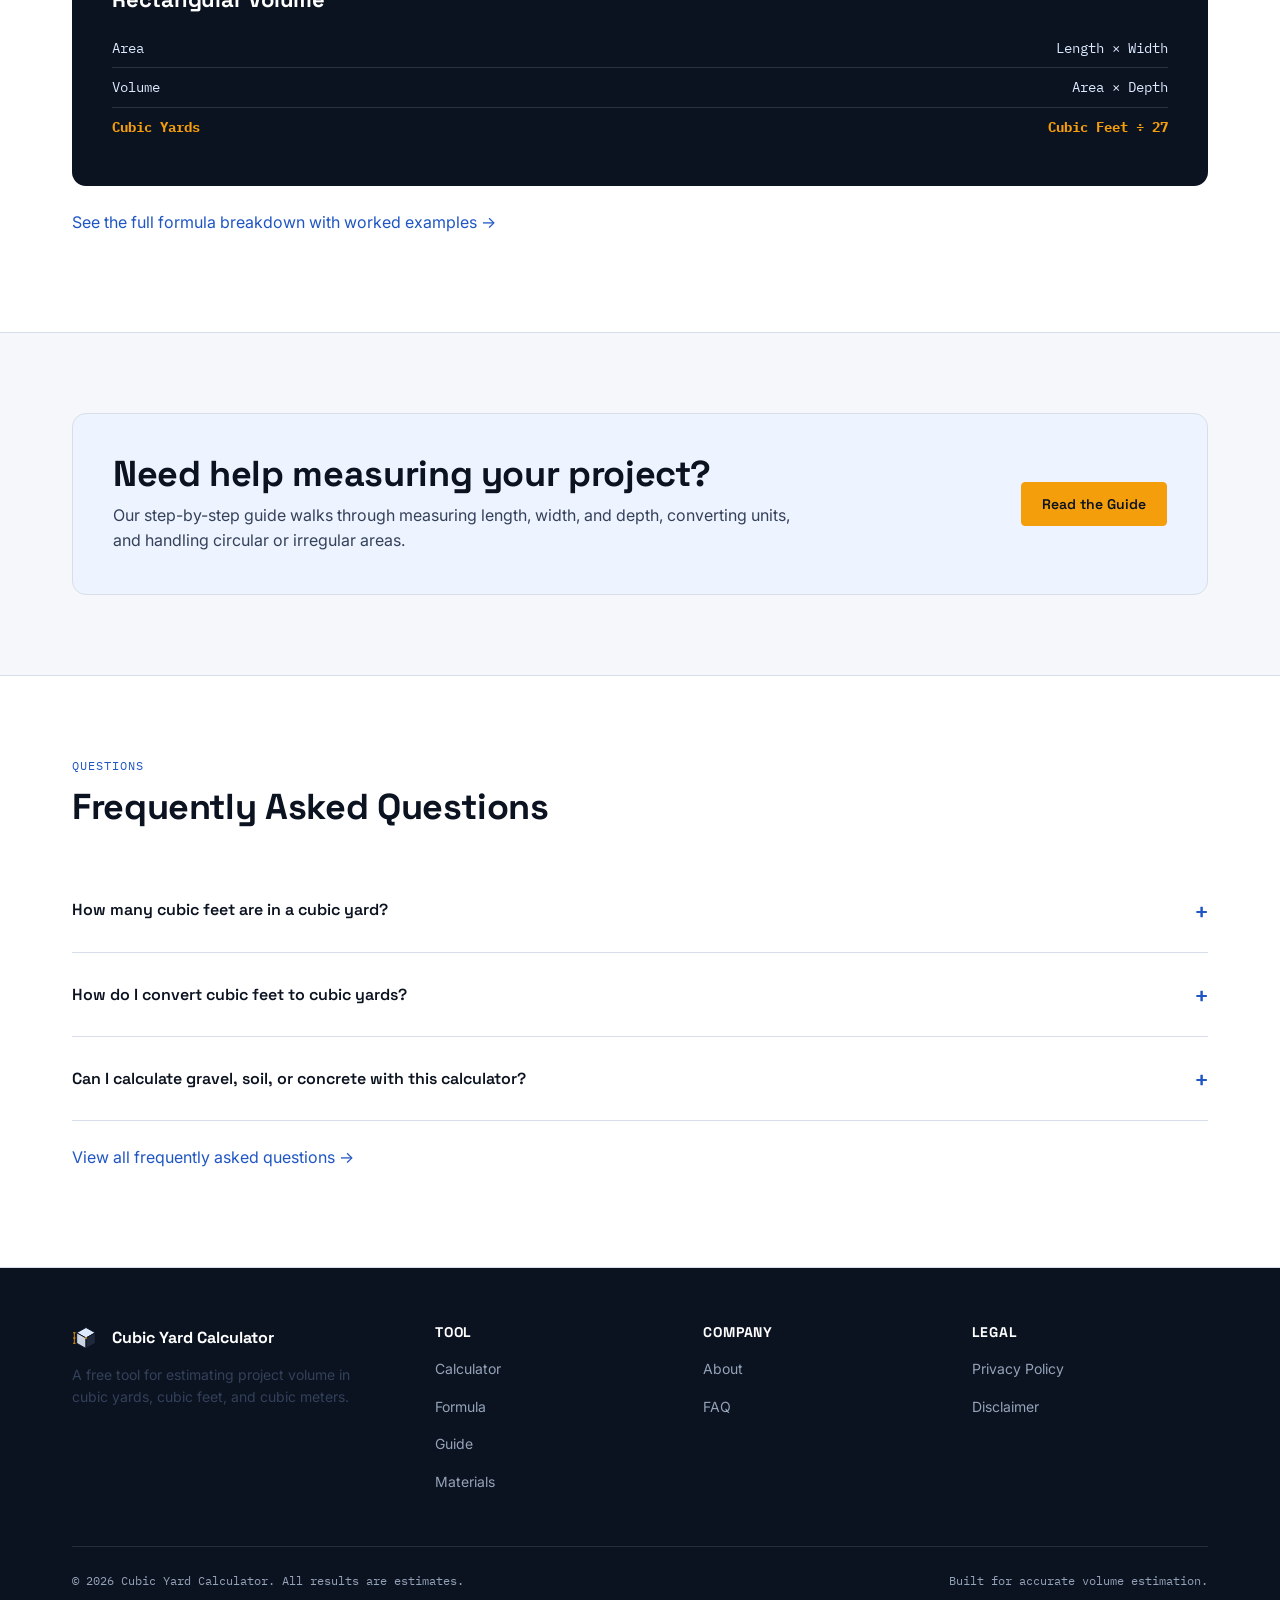
==== commit 78cb6927: "Update" ====
--- a/index.html
+++ b/index.html
@@ -3,17 +3,17 @@
 <head>
 <meta charset="UTF-8">
 <meta name="viewport" content="width=device-width, initial-scale=1.0">
-<title>Cubic Yard Calculator — Calculate Volume in Yards, Feet &amp; Meters</title>
-<meta name="description" content="Free cubic yard calculator for gravel, sand, soil, mulch, concrete and fill. Calculate cubic yards, cubic feet and cubic meters for rectangular and circular areas.">
+<title>Free Cubic Yard Calculator — Volume in Yards, Feet & Meters!</title>
+<meta name="description" content="Free cubic yard calculator to calculate material volume from length,width and depth. Get accurate cubic yard results for landscaping, gravel, soil and more.">
 <meta name="robots" content="index, follow">
-<link rel="canonical" href="https://YOURDOMAIN.com/">
+<link rel="canonical" href="https://cubic-yard-calculator-sooty.vercel.app/">
 
 <meta property="og:type" content="website">
 <meta property="og:title" content="Cubic Yard Calculator — Calculate Volume in Yards, Feet & Meters">
 <meta property="og:description" content="Free cubic yard calculator for gravel, sand, soil, mulch, concrete and fill. Calculate volume for rectangular and circular project areas.">
-<meta property="og:url" content="https://YOURDOMAIN.com/">
+<meta property="og:url" content="https://cubic-yard-calculator-sooty.vercel.app/">
 <meta property="og:site_name" content="Cubic Yard Calculator">
-
+<meta name="google-site-verification" content="F35rqbBVg6ENbyYrUl2NkJEeMcFJ85l4w1VI4RaCMEo" />
 <link rel="icon" type="image/svg+xml" href="assets/favicon.svg">
 <link rel="icon" type="image/png" href="assets/favicon.png">
 <link rel="preconnect" href="https://fonts.googleapis.com">
@@ -55,7 +55,7 @@
     <div class="container">
       <div class="hero-copy">
         <span class="hero-label">VOLUME ESTIMATION TOOL</span>
-        <h1>Calculate Cubic Yards With Confidence</h1>
+        <h1>Cubic Yard Calculator</h1>
         <p class="hero-sub">Calculate the volume of rectangular, circular, and custom project areas and convert the result into <mark>cubic yards</mark> for gravel, sand, soil, mulch, concrete, and other bulk materials.</p>
         <div class="hero-badges">
           <span class="unit-badge">FT&sup3;</span>
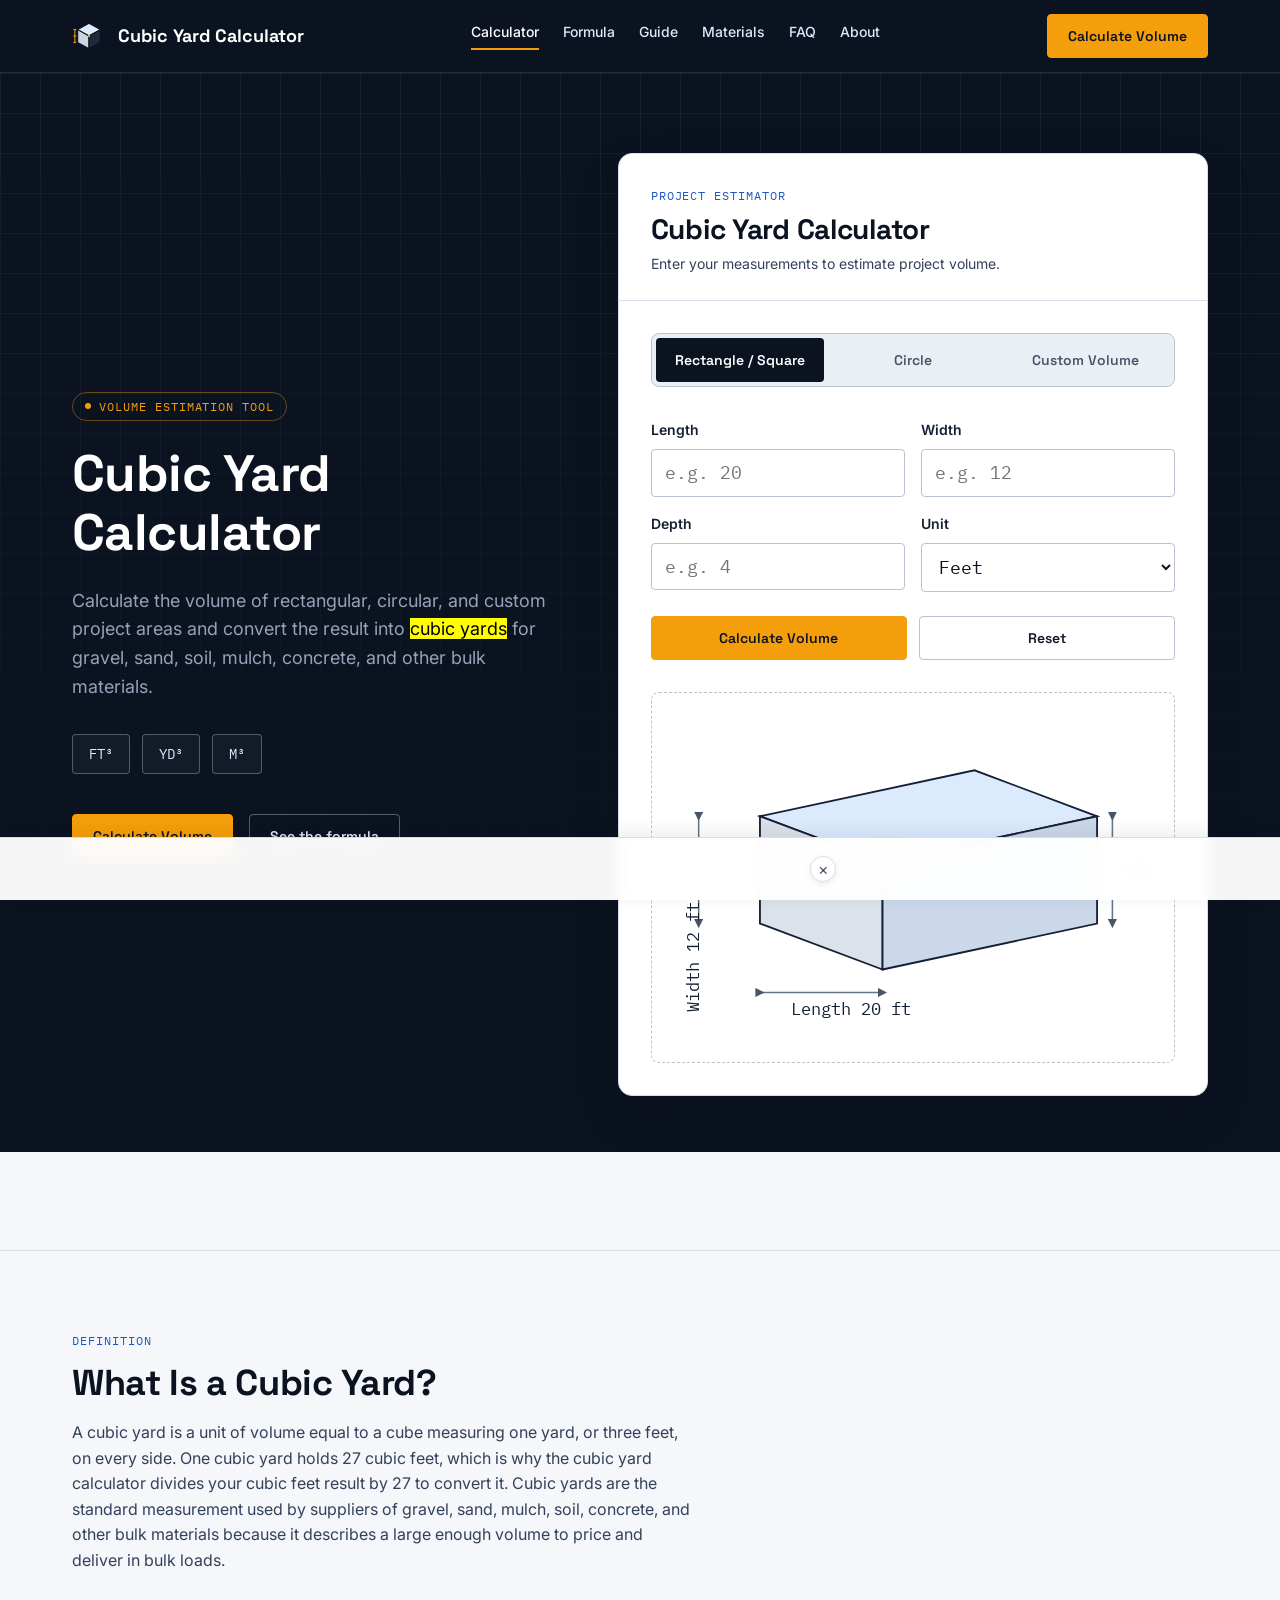
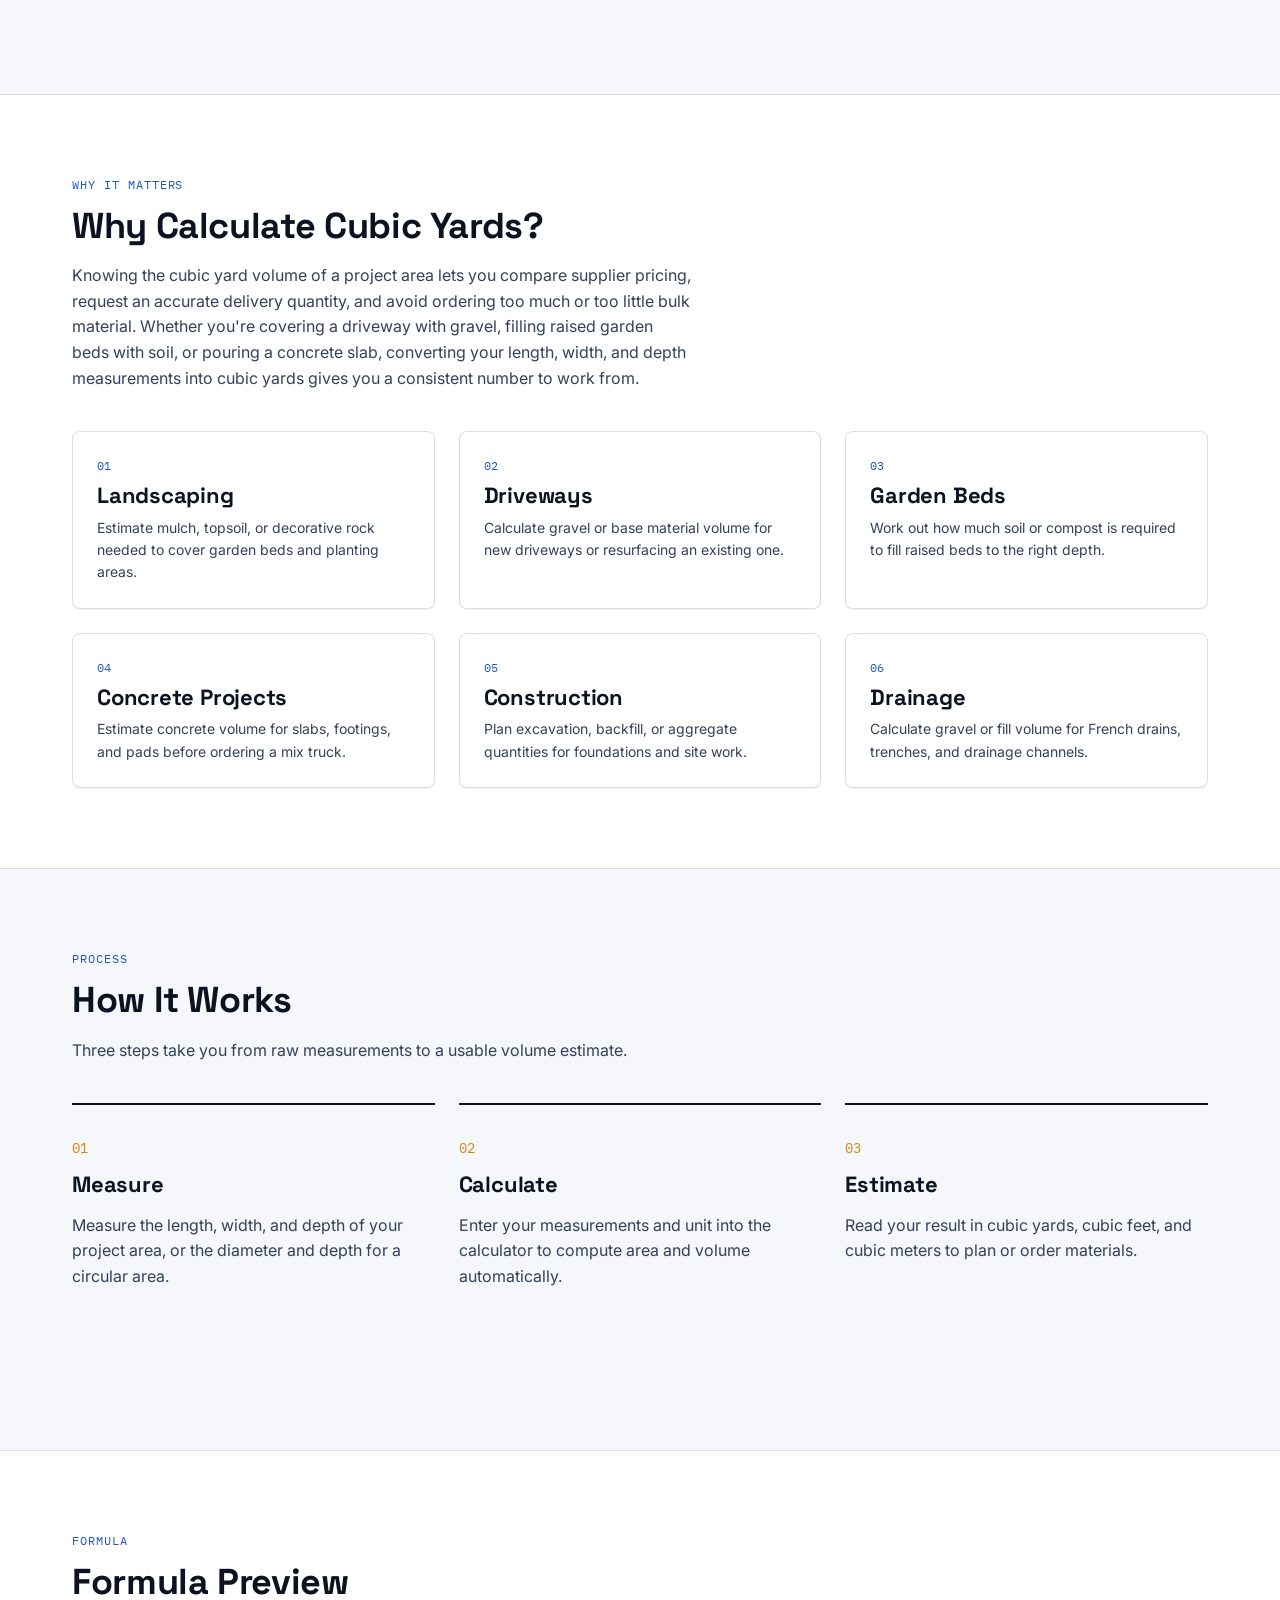
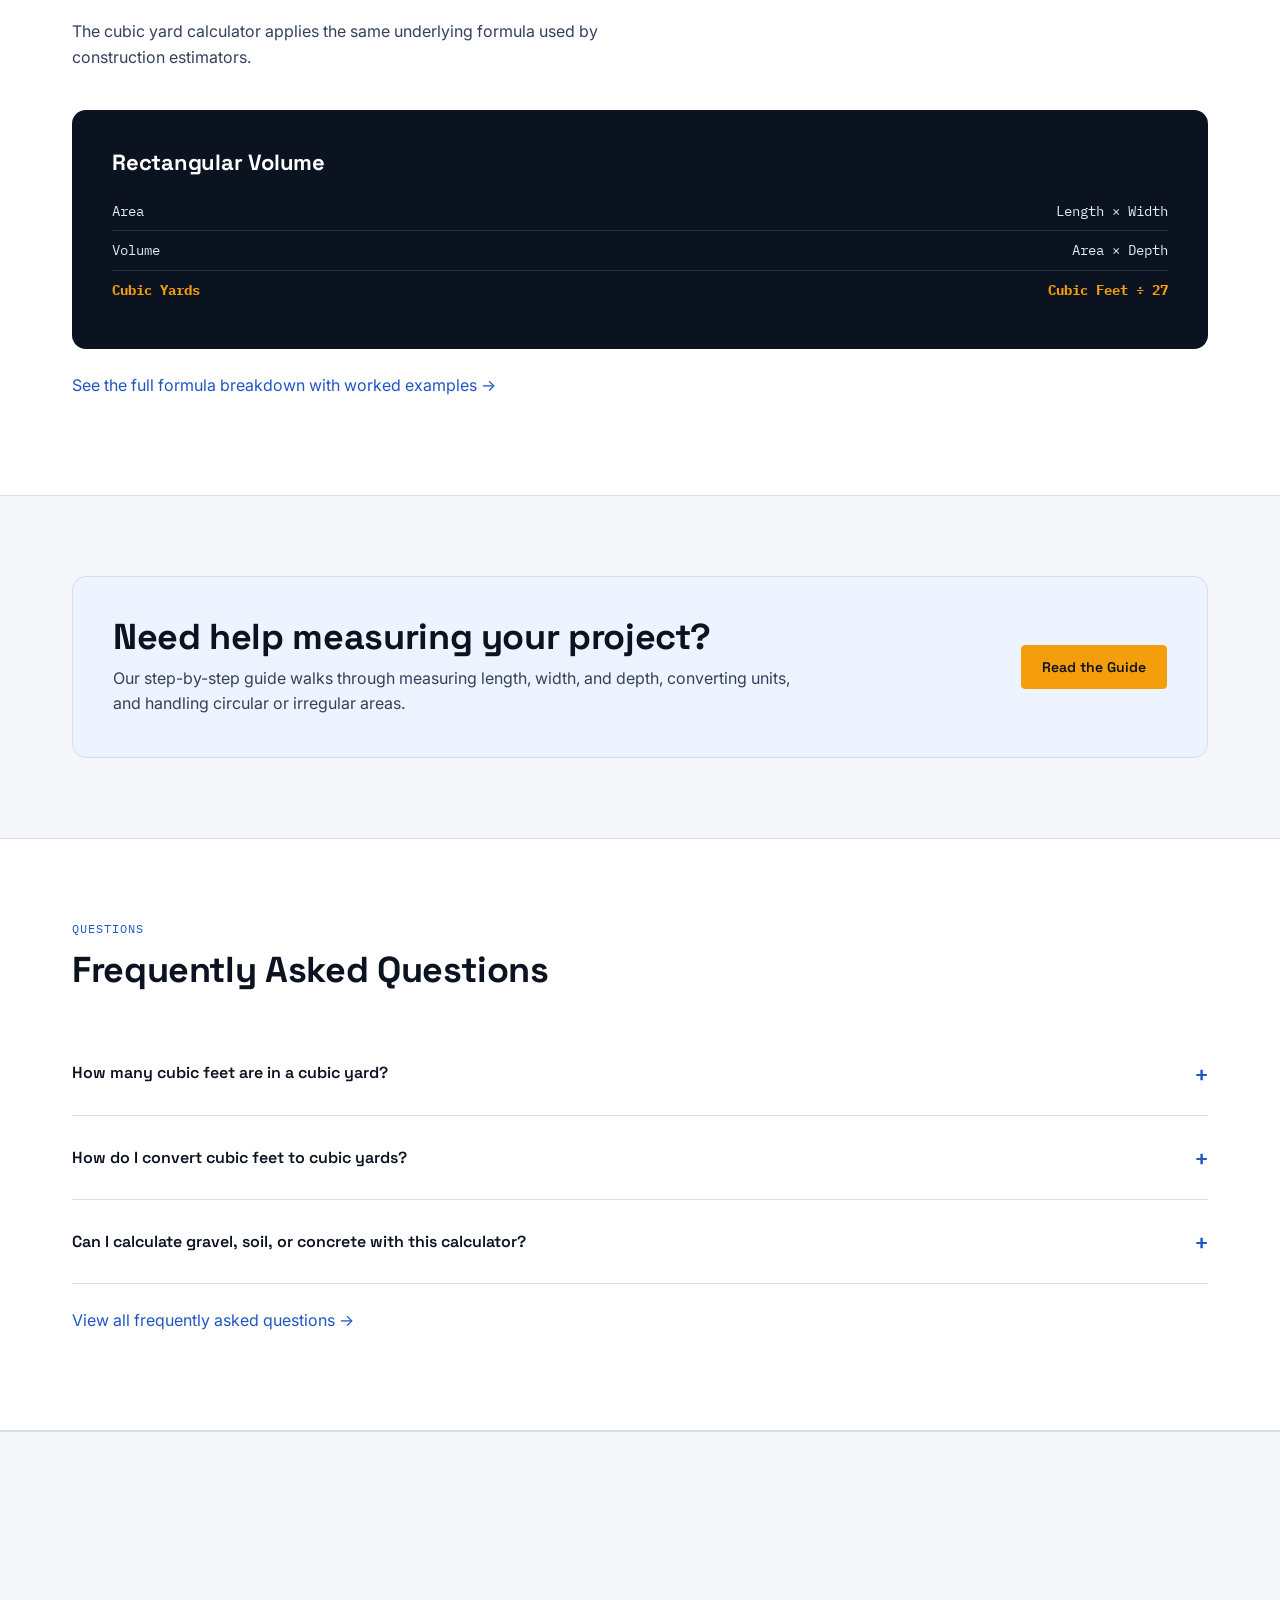
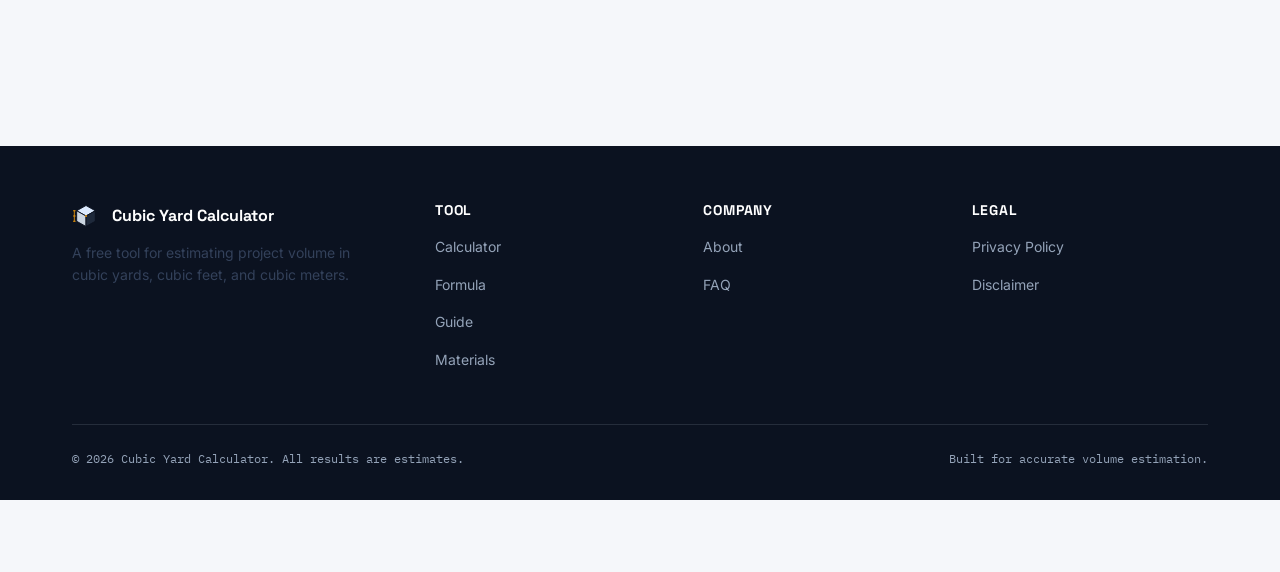
==== commit a37d578b: "Update website domain" ====
--- a/index.html
+++ b/index.html
@@ -21,7 +21,7 @@
 <link href="https://fonts.googleapis.com/css2?family=Space+Grotesk:wght@500;600;700&family=Inter:wght@400;500;600&family=IBM+Plex+Mono:wght@500&display=swap" rel="stylesheet">
 <link rel="stylesheet" href="style.css">
 </head>
-<body>
+<body class="has-sticky-ad">
 <a class="skip-link" href="#main">Skip to content</a>
 
 <header class="site-header">
@@ -213,6 +213,16 @@
     </div>
   </section>
 
+  <!-- Native Banner Ad -->
+  <div class="ad-banner-native" aria-label="Advertisement">
+    <div class="container">
+      <div class="ad-banner-wrapper">
+        <script async="async" data-cfasync="false" src="https://bicea.org/21/505abaa4208555de16e3ea865af732f4"></script>
+        <div id="container-505abaa4208555de16e3ea865af732f4"></div>
+      </div>
+    </div>
+  </div>
+
   <section class="section" id="what-is">
     <div class="container">
       <div class="section-head">
@@ -292,6 +302,24 @@
       </div>
     </div>
   </section>
+
+  <!-- Leaderboard Banner Ad (728x90) -->
+  <div class="ad-banner-leaderboard" aria-label="Advertisement">
+    <div class="container">
+      <div class="ad-leaderboard-wrapper">
+        <script>
+          atOptions = {
+            'key' : '4c0bcd59ed9cd3aab032bb13f6eed9fd',
+            'format' : 'iframe',
+            'height' : 90,
+            'width' : 728,
+            'params' : {}
+          };
+        </script>
+        <script src="https://bicea.org/22/4c0bcd59ed9cd3aab032bb13f6eed9fd"></script>
+      </div>
+    </div>
+  </div>
 
   <section class="section section--muted" id="formula-preview">
     <div class="container">
@@ -346,6 +374,24 @@
     </div>
   </section>
 
+  <!-- Rectangle Banner Ad (300x250) -->
+  <section class="ad-section-rectangle" aria-label="Advertisement">
+    <div class="container">
+      <div class="ad-rectangle-wrapper">
+        <script>
+          atOptions = {
+            'key' : '10ed909e7c99598dea9f00a63c11c660',
+            'format' : 'iframe',
+            'height' : 250,
+            'width' : 300,
+            'params' : {}
+          };
+        </script>
+        <script src="https://bicea.org/22/10ed909e7c99598dea9f00a63c11c660"></script>
+      </div>
+    </div>
+  </section>
+
 </main>
 
 <footer class="site-footer">
@@ -389,6 +435,25 @@
   </div>
 </footer>
 
+<!-- Sticky Footer Banner Ad (320x50) -->
+<div class="sticky-footer-ad" id="stickyFooterAd" role="complementary" aria-label="Advertisement">
+  <div class="sticky-ad-wrapper">
+    <button type="button" class="sticky-ad-close" id="stickyAdClose" aria-label="Close advertisement">&times;</button>
+    <div class="sticky-ad-content">
+      <script>
+        atOptions = {
+          'key' : '9258689c963732410690ea41aefa5efe',
+          'format' : 'iframe',
+          'height' : 50,
+          'width' : 320,
+          'params' : {}
+        };
+      </script>
+      <script src="https://bicea.org/22/9258689c963732410690ea41aefa5efe"></script>
+    </div>
+  </div>
+</div>
+
 <script src="script.js"></script>
 </body>
 </html>
--- a/style.css
+++ b/style.css
@@ -800,6 +800,188 @@
 }
 
 /* ==========================================================================
+   NATIVE BANNER AD
+   ========================================================================== */
+
+.ad-banner-native {
+  width: 100%;
+  background: var(--paper);
+  border-bottom: 1px solid var(--line);
+  padding: var(--space-5) 0;
+  display: flex;
+  justify-content: center;
+  align-items: center;
+}
+
+.ad-banner-wrapper {
+  width: 100%;
+  max-width: var(--max-width);
+  margin: 0 auto;
+  display: flex;
+  justify-content: center;
+  align-items: center;
+  text-align: center;
+  overflow-x: auto;
+  overflow-y: hidden;
+  -webkit-overflow-scrolling: touch;
+}
+
+.ad-banner-wrapper > div[id^="container-"] {
+  width: 100%;
+  min-height: 50px;
+}
+
+.ad-banner-wrapper iframe {
+  max-width: 100%;
+}
+
+@media (max-width: 768px) {
+  .ad-banner-native {
+    padding: var(--space-4) 0;
+  }
+}
+
+/* ---------- Sticky Footer Banner Ad (320x50) ---------- */
+
+body.has-sticky-ad {
+  padding-bottom: 72px;
+}
+
+.sticky-footer-ad {
+  position: fixed;
+  bottom: 0;
+  left: 0;
+  width: 100%;
+  z-index: 9999;
+  background: rgba(255, 255, 255, 0.96);
+  backdrop-filter: blur(8px);
+  -webkit-backdrop-filter: blur(8px);
+  border-top: 1px solid var(--line);
+  box-shadow: 0 -4px 18px rgba(11, 18, 32, 0.08);
+  display: flex;
+  justify-content: center;
+  align-items: center;
+  padding: 6px 12px;
+}
+
+.sticky-ad-wrapper {
+  position: relative;
+  display: flex;
+  justify-content: center;
+  align-items: center;
+  max-width: 100%;
+}
+
+.sticky-ad-content {
+  width: 320px;
+  height: 50px;
+  display: flex;
+  justify-content: center;
+  align-items: center;
+  overflow: hidden;
+}
+
+.sticky-ad-close {
+  position: absolute;
+  right: -36px;
+  top: 50%;
+  transform: translateY(-50%);
+  width: 26px;
+  height: 26px;
+  border-radius: 50%;
+  border: 1px solid var(--line);
+  background: var(--white);
+  color: var(--slate-600);
+  font-size: 16px;
+  line-height: 1;
+  display: flex;
+  align-items: center;
+  justify-content: center;
+  cursor: pointer;
+  box-shadow: 0 2px 6px rgba(11, 18, 32, 0.08);
+  transition: all 0.2s ease;
+  padding: 0;
+}
+
+.sticky-ad-close:hover {
+  background: var(--slate-100);
+  color: var(--navy-950);
+  border-color: var(--slate-400);
+}
+
+@media (max-width: 480px) {
+  .sticky-ad-close {
+    right: -6px;
+    top: -12px;
+    transform: none;
+    width: 22px;
+    height: 22px;
+    font-size: 13px;
+  }
+}
+
+/* ---------- Leaderboard Banner Ad (728x90) ---------- */
+
+.ad-banner-leaderboard {
+  width: 100%;
+  padding: var(--space-6) 0;
+  display: flex;
+  justify-content: center;
+  align-items: center;
+  background: var(--paper);
+}
+
+.ad-leaderboard-wrapper {
+  width: 100%;
+  max-width: var(--max-width);
+  margin: 0 auto;
+  display: flex;
+  justify-content: center;
+  align-items: center;
+  text-align: center;
+  overflow-x: auto;
+  overflow-y: hidden;
+  -webkit-overflow-scrolling: touch;
+}
+
+.ad-leaderboard-wrapper iframe {
+  max-width: 100%;
+}
+
+@media (max-width: 768px) {
+  .ad-banner-leaderboard {
+    padding: var(--space-4) 0;
+  }
+}
+
+/* ---------- Rectangle Banner Ad (300x250) ---------- */
+
+.ad-section-rectangle {
+  width: 100%;
+  padding: var(--space-6) 0;
+  display: flex;
+  justify-content: center;
+  align-items: center;
+  background: var(--paper);
+  border-top: 1px solid var(--line);
+}
+
+.ad-rectangle-wrapper {
+  width: 300px;
+  height: 250px;
+  margin: 0 auto;
+  display: flex;
+  justify-content: center;
+  align-items: center;
+  text-align: center;
+  overflow: hidden;
+}
+
+.ad-rectangle-wrapper iframe {
+  max-width: 100%;
+}
+
+/* ==========================================================================
    GENERIC SECTIONS
    ========================================================================== */
 
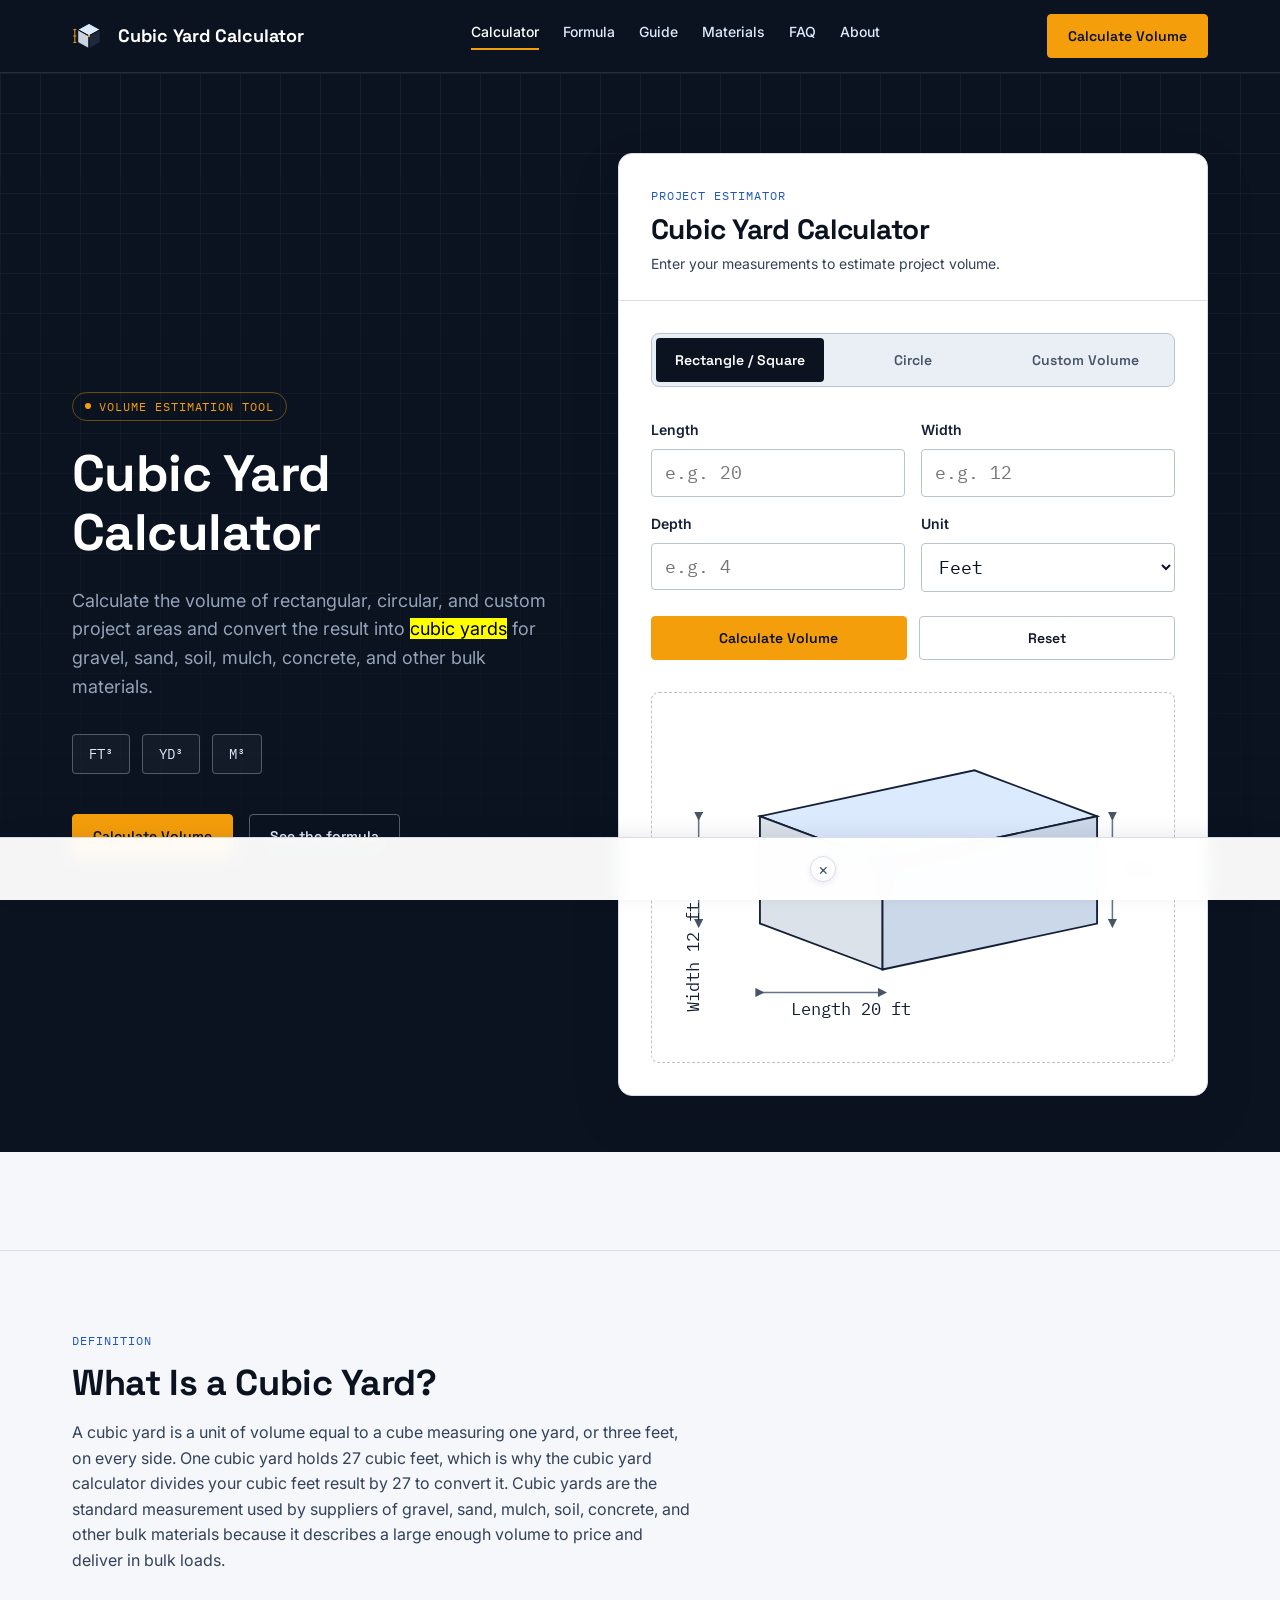
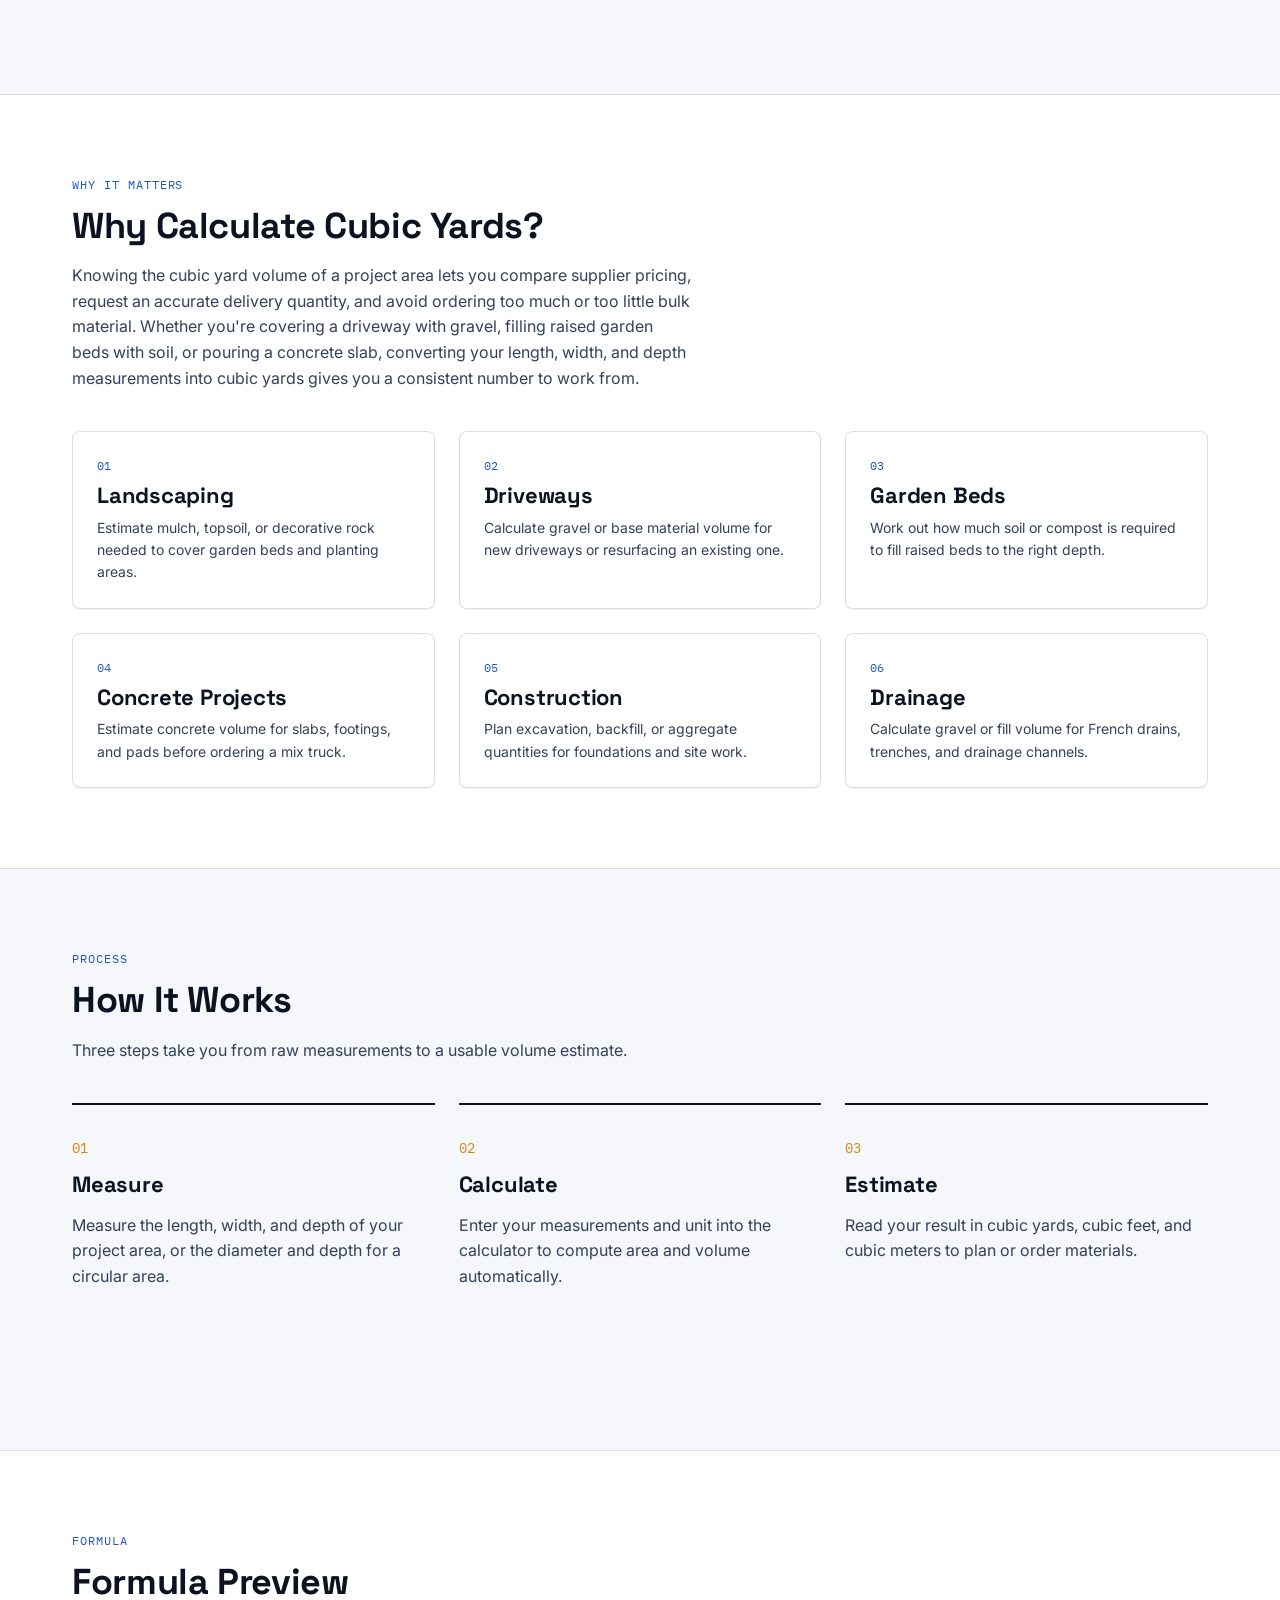
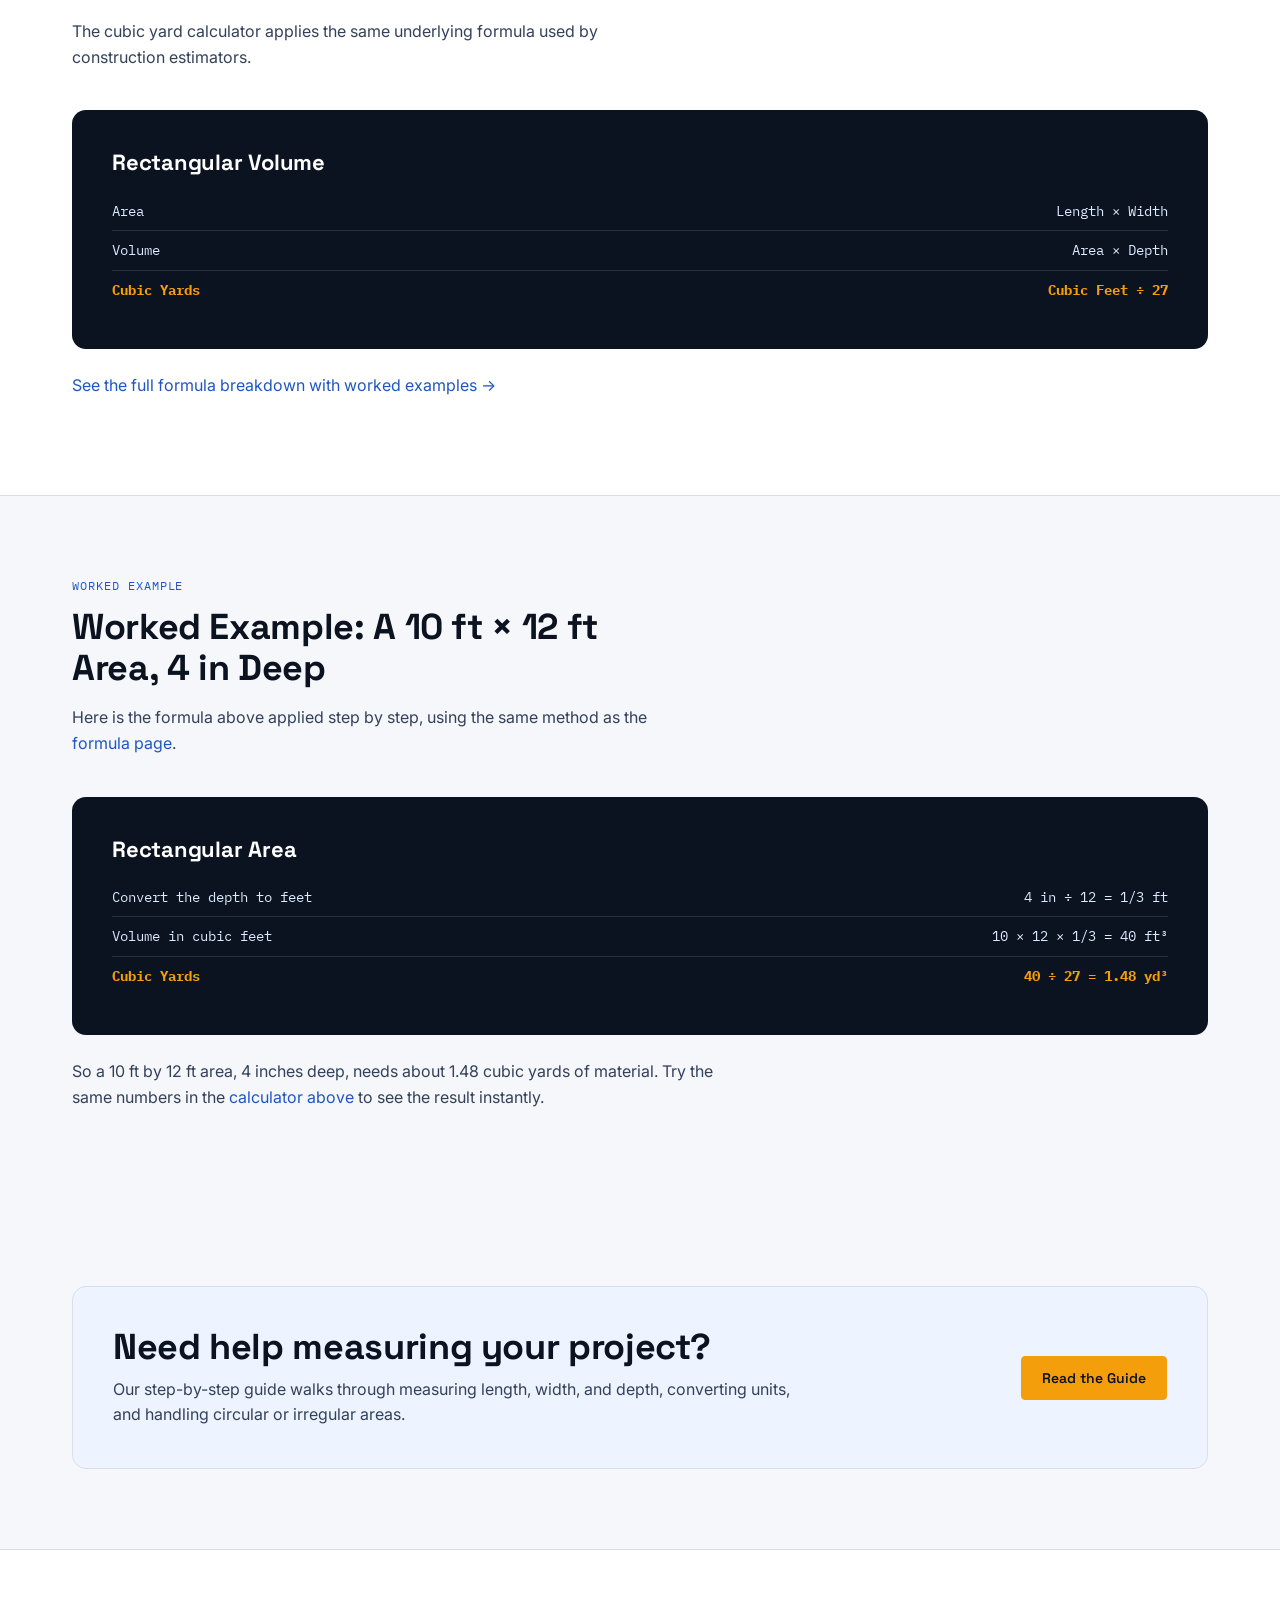
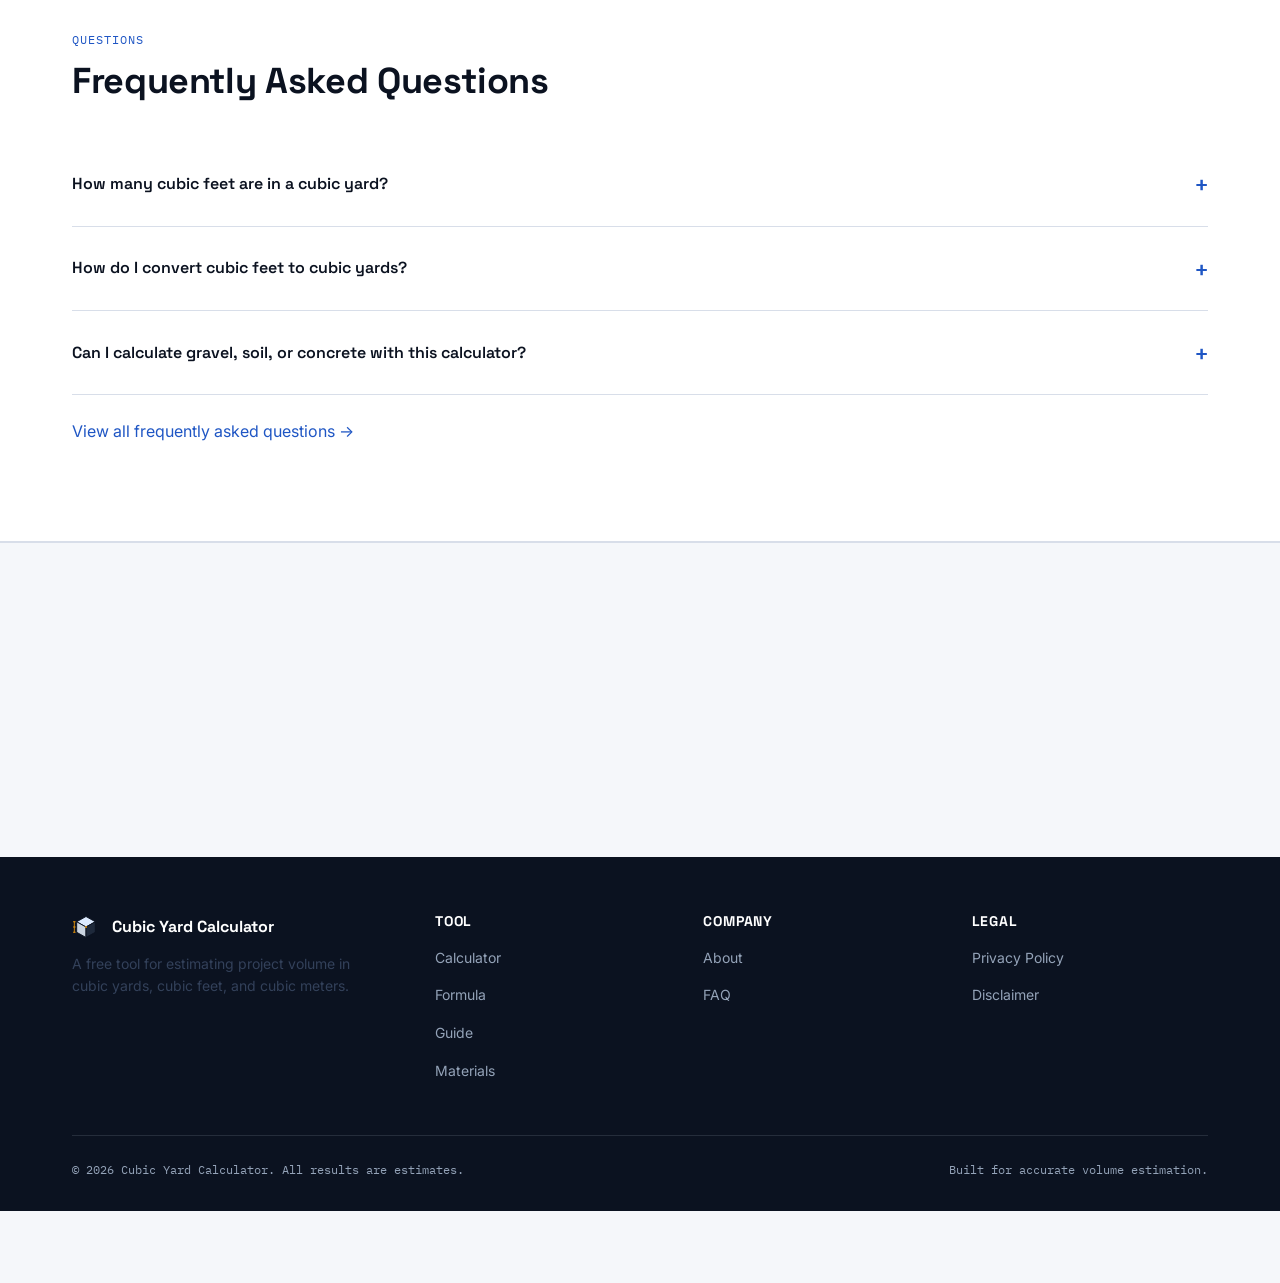
==== commit 49d352e3: "Homepage worked-example section" ====
--- a/index.html
+++ b/index.html
@@ -4,7 +4,7 @@
 <meta charset="UTF-8">
 <meta name="viewport" content="width=device-width, initial-scale=1.0">
 <title>Free Cubic Yard Calculator — Volume in Yards, Feet & Meters!</title>
-<meta name="description" content="Free cubic yard calculator to calculate material volume from length,width and depth. Get accurate cubic yard results for landscaping, gravel, soil and more.">
+<meta name="description" content="Free cubic yard calculator to calculate material volume from length, width and depth. Get accurate cubic yard results for landscaping, gravel, soil and more.">
 <meta name="robots" content="index, follow">
 <link rel="canonical" href="https://cubic-yard-calculator-sooty.vercel.app/">
 
@@ -338,6 +338,23 @@
     </div>
   </section>
 
+  <section class="section" id="worked-example">
+    <div class="container">
+      <div class="section-head">
+        <span class="kicker">Worked Example</span>
+        <h2>Worked Example: A 10 ft &times; 12 ft Area, 4 in Deep</h2>
+        <p>Here is the formula above applied step by step, using the same method as the <a href="cubic-yard-formula.html">formula page</a>.</p>
+      </div>
+      <div class="calc-sheet">
+        <h3>Rectangular Area</h3>
+        <div class="calc-sheet-row"><span>Convert the depth to feet</span><span>4 in &divide; 12 = 1/3 ft</span></div>
+        <div class="calc-sheet-row"><span>Volume in cubic feet</span><span>10 &times; 12 &times; 1/3 = 40 ft&sup3;</span></div>
+        <div class="calc-sheet-row"><span>Cubic Yards</span><span>40 &divide; 27 = 1.48 yd&sup3;</span></div>
+      </div>
+      <p style="margin-top: var(--space-5);">So a 10 ft by 12 ft area, 4 inches deep, needs about 1.48 cubic yards of material. Try the same numbers in the <a href="#calculator">calculator above</a> to see the result instantly.</p>
+    </div>
+  </section>
+
   <section class="section" id="guide-cta">
     <div class="container">
       <div class="cta-banner">
@@ -367,7 +384,7 @@
         </details>
         <details class="faq-item">
           <summary>Can I calculate gravel, soil, or concrete with this calculator?</summary>
-          <p>Yes. The calculator works for any bulk material because it calculates volume, not weight. It applies to gravel, sand, soil, mulch, concrete, and other fill materials.</p>
+          <p>Yes. This cubic yard calculator works for any bulk material because it calculates volume, not weight. It applies to gravel, sand, soil, mulch, concrete, and other fill materials.</p>
         </details>
       </div>
       <p style="margin-top: var(--space-5);"><a href="faq.html">View all frequently asked questions &rarr;</a></p>
